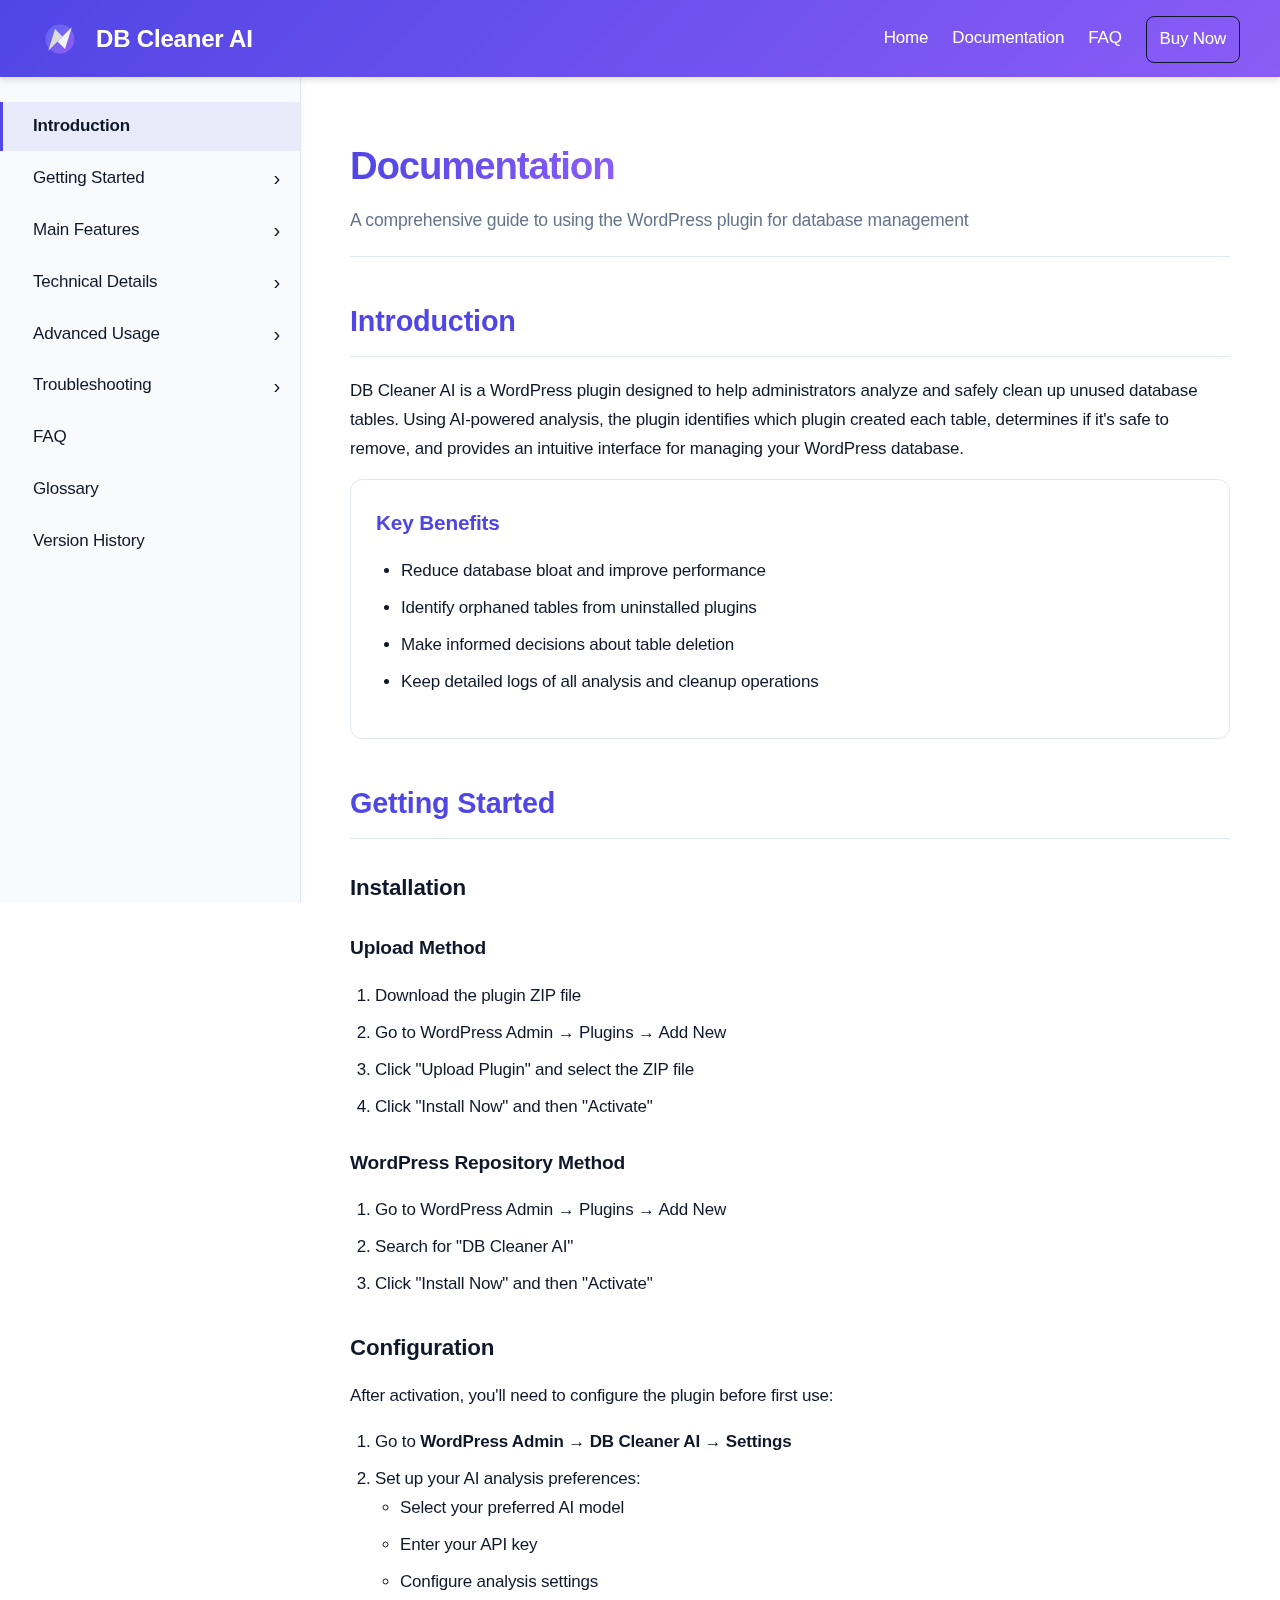
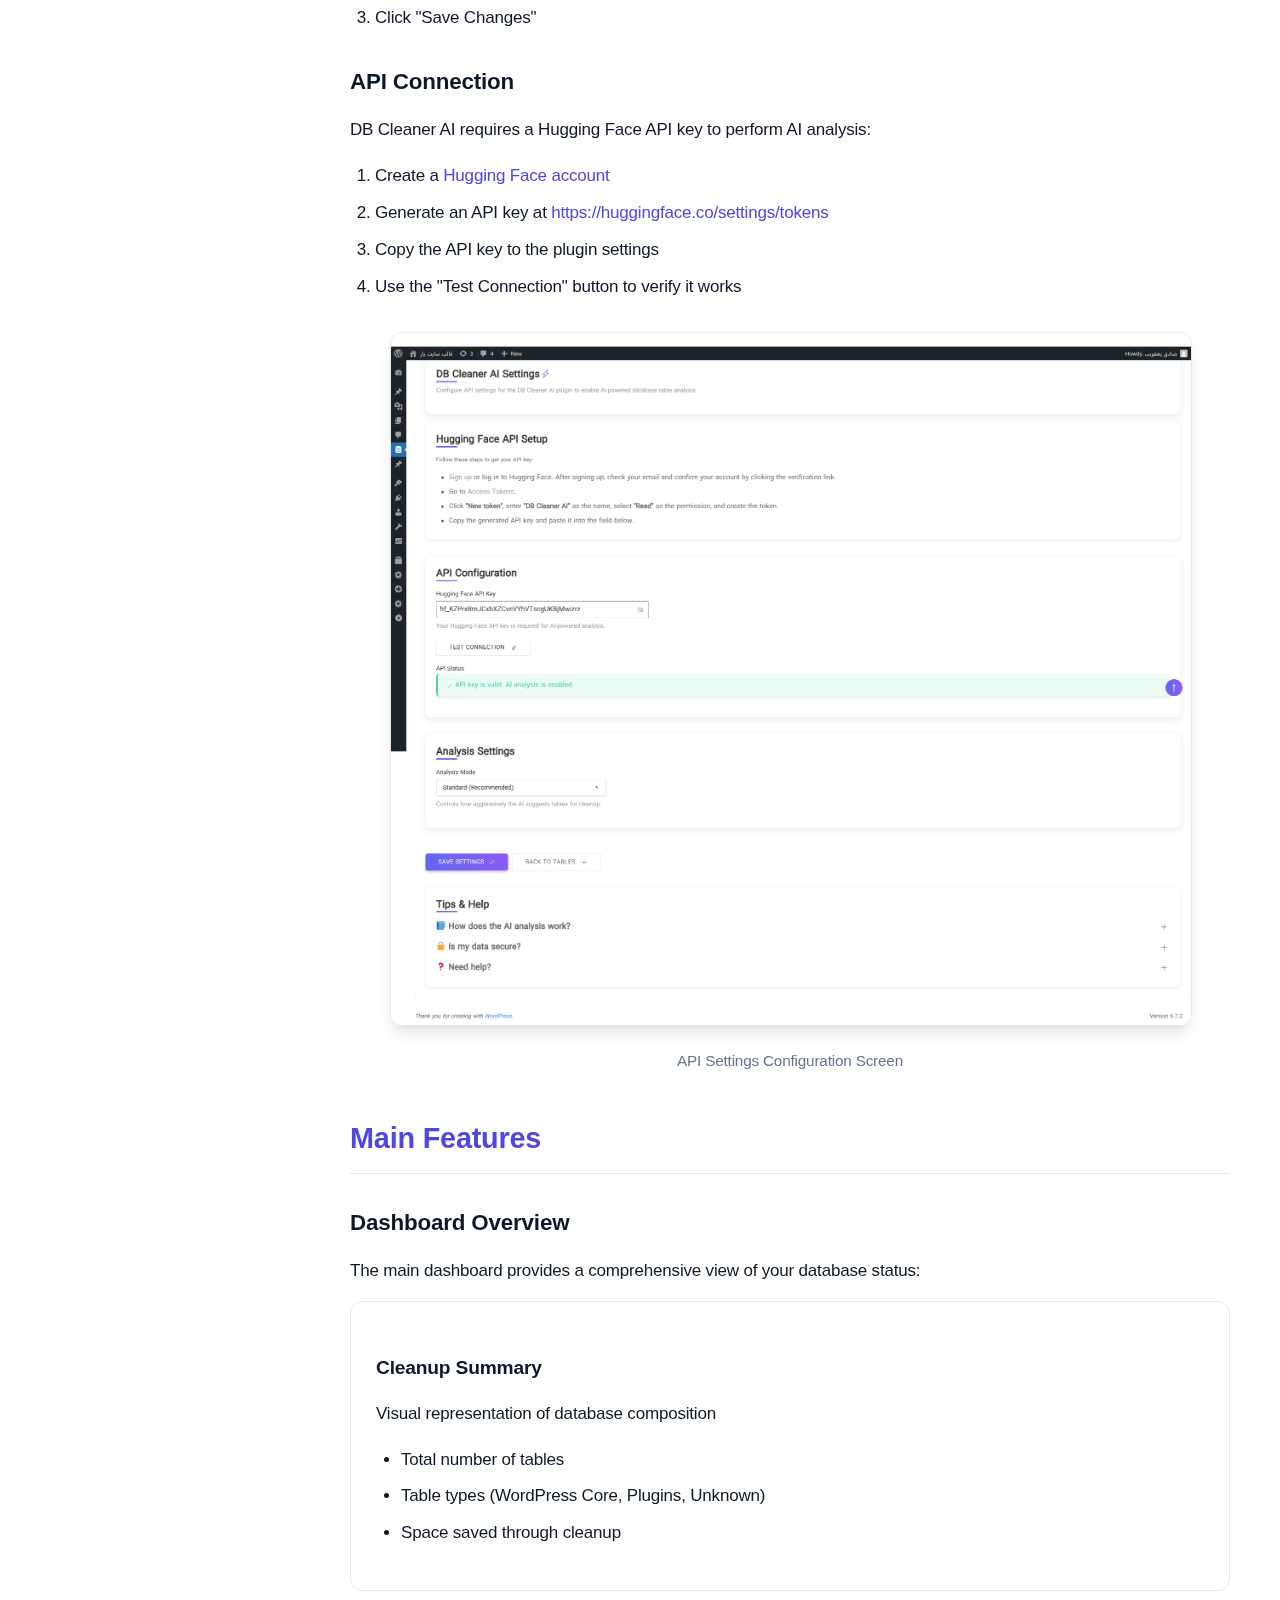
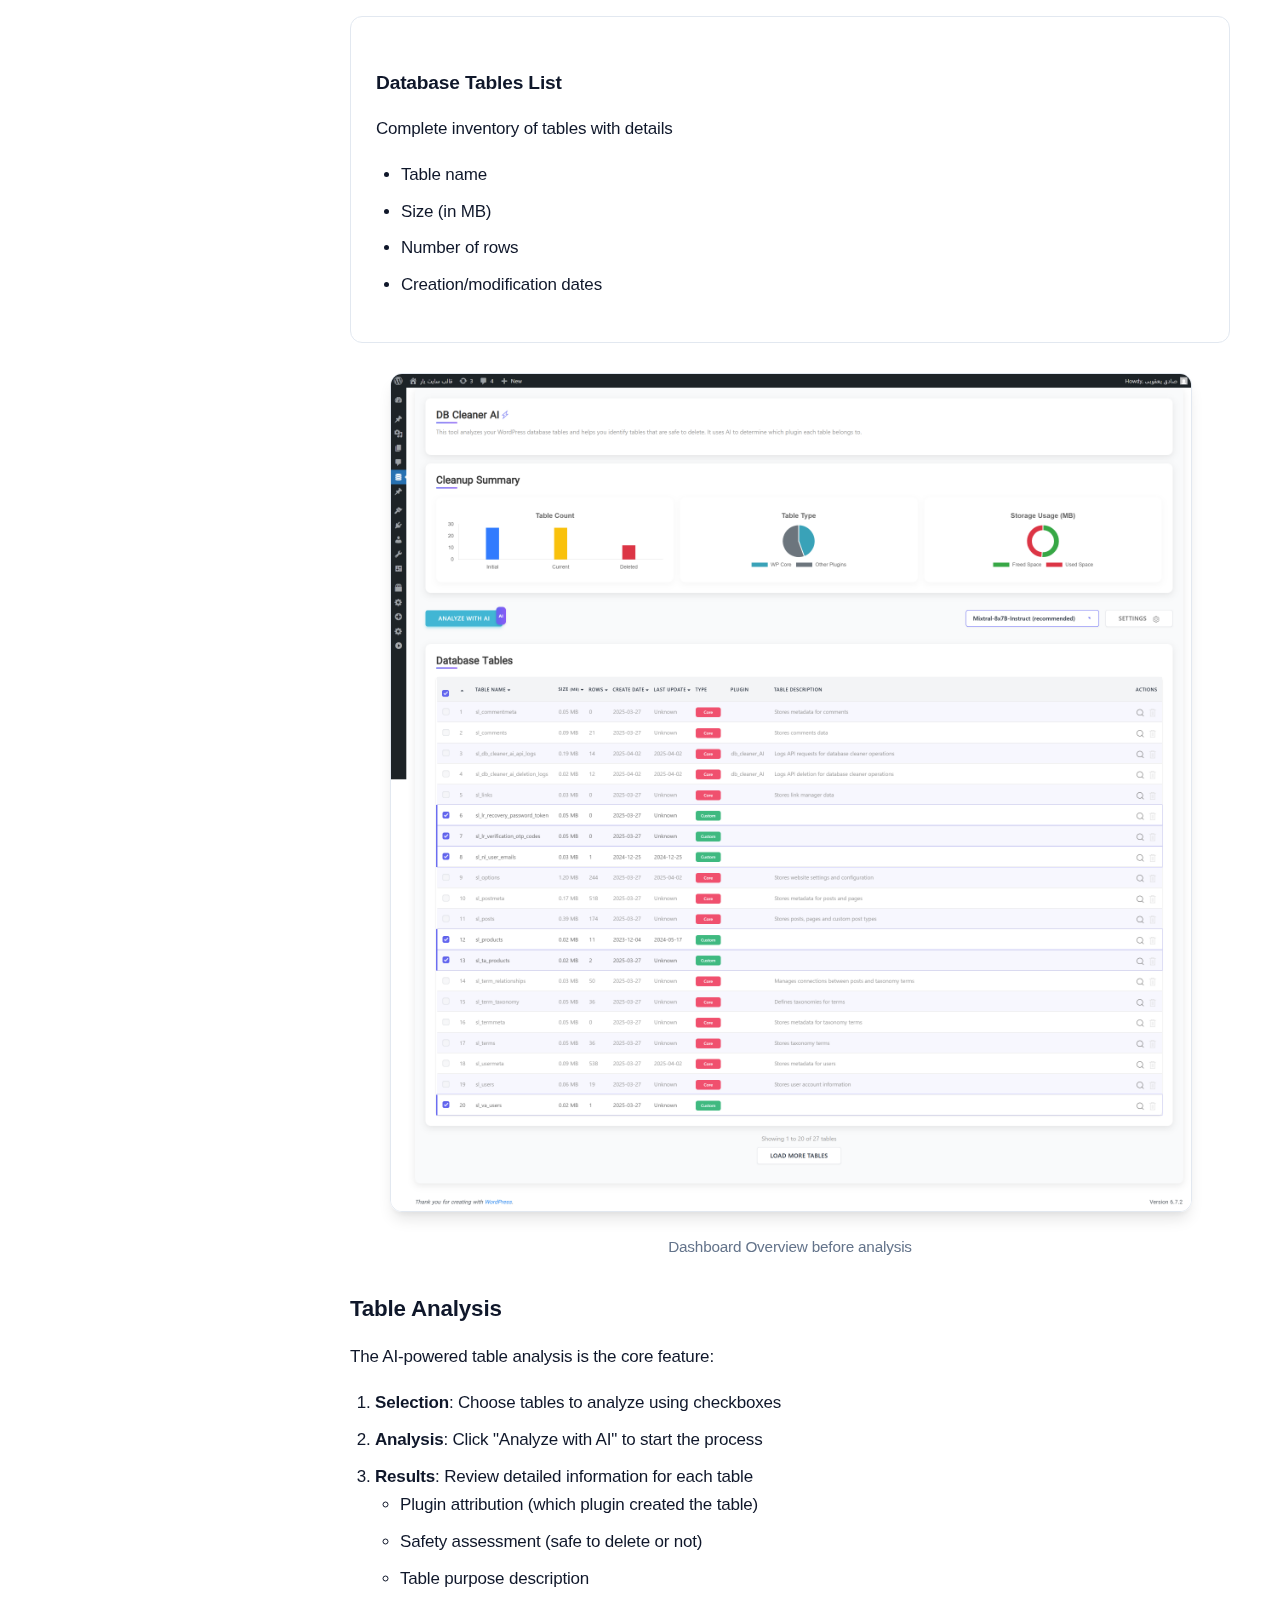
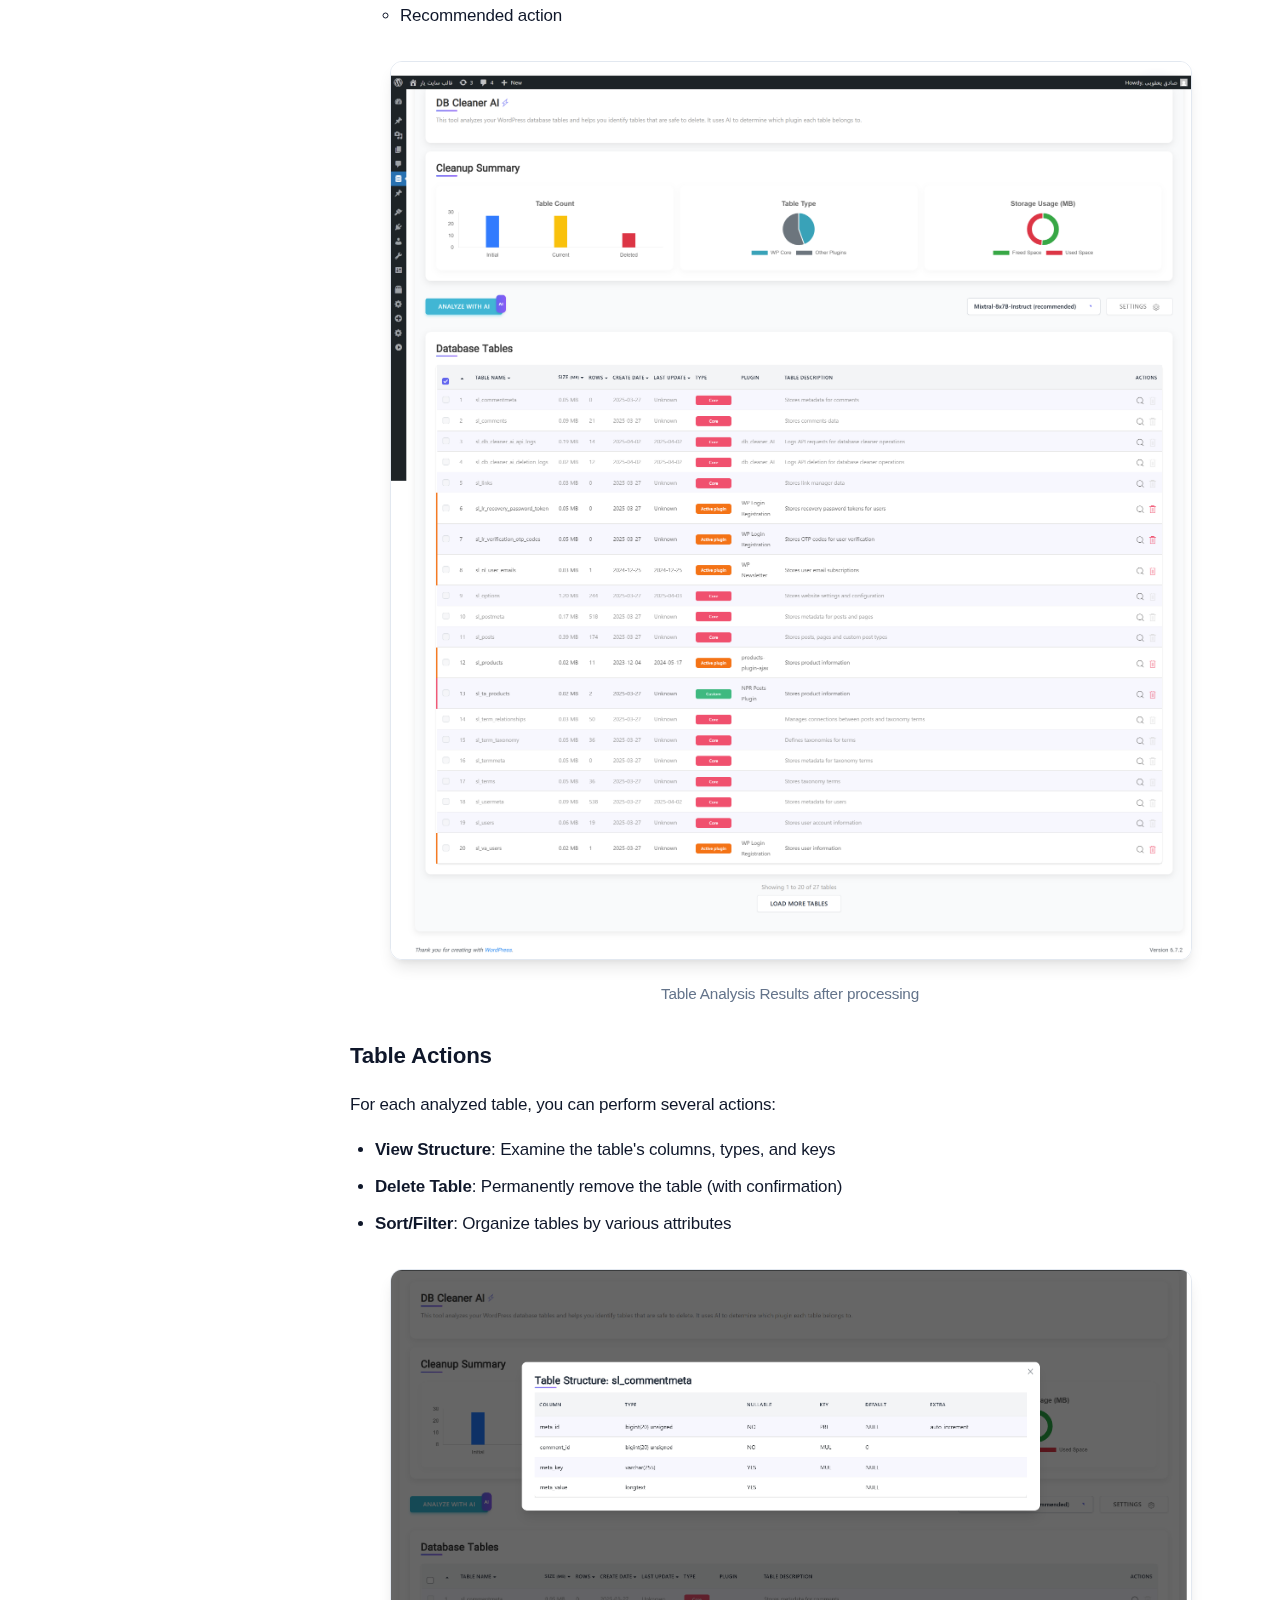
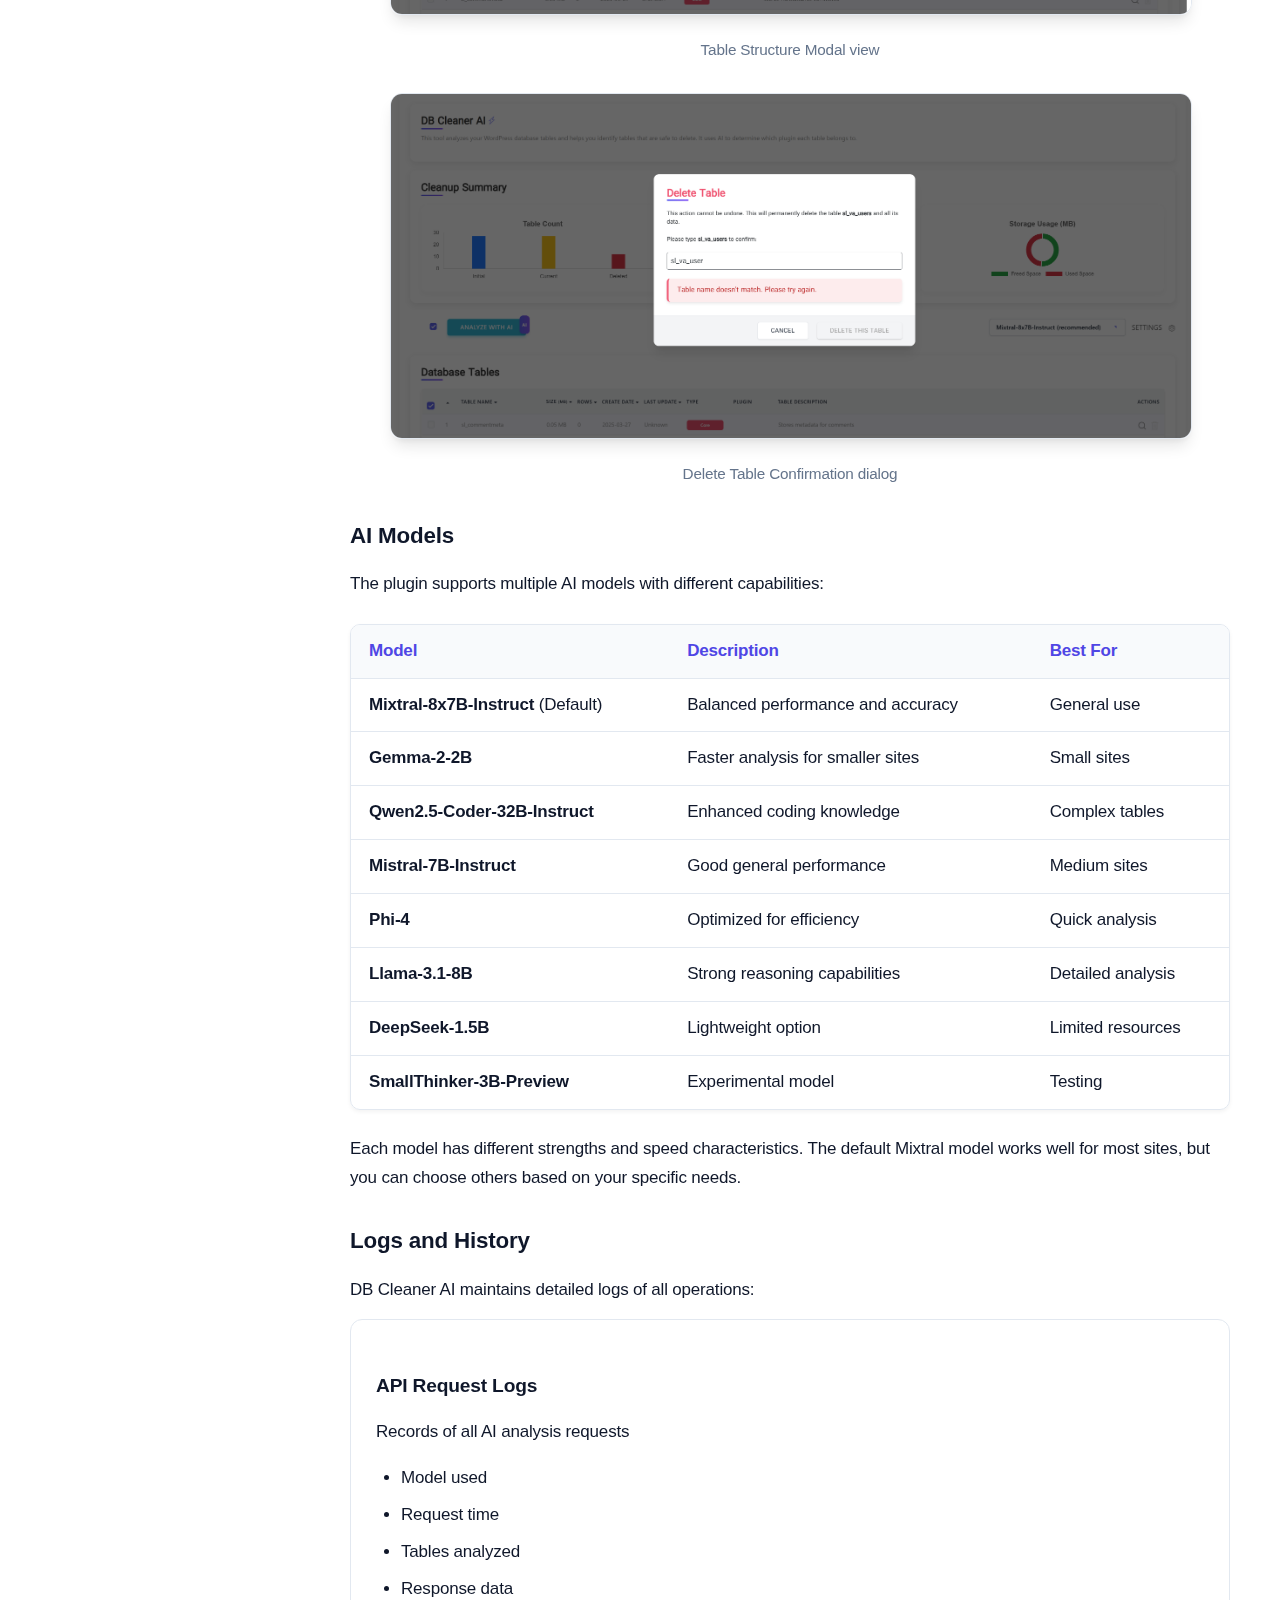
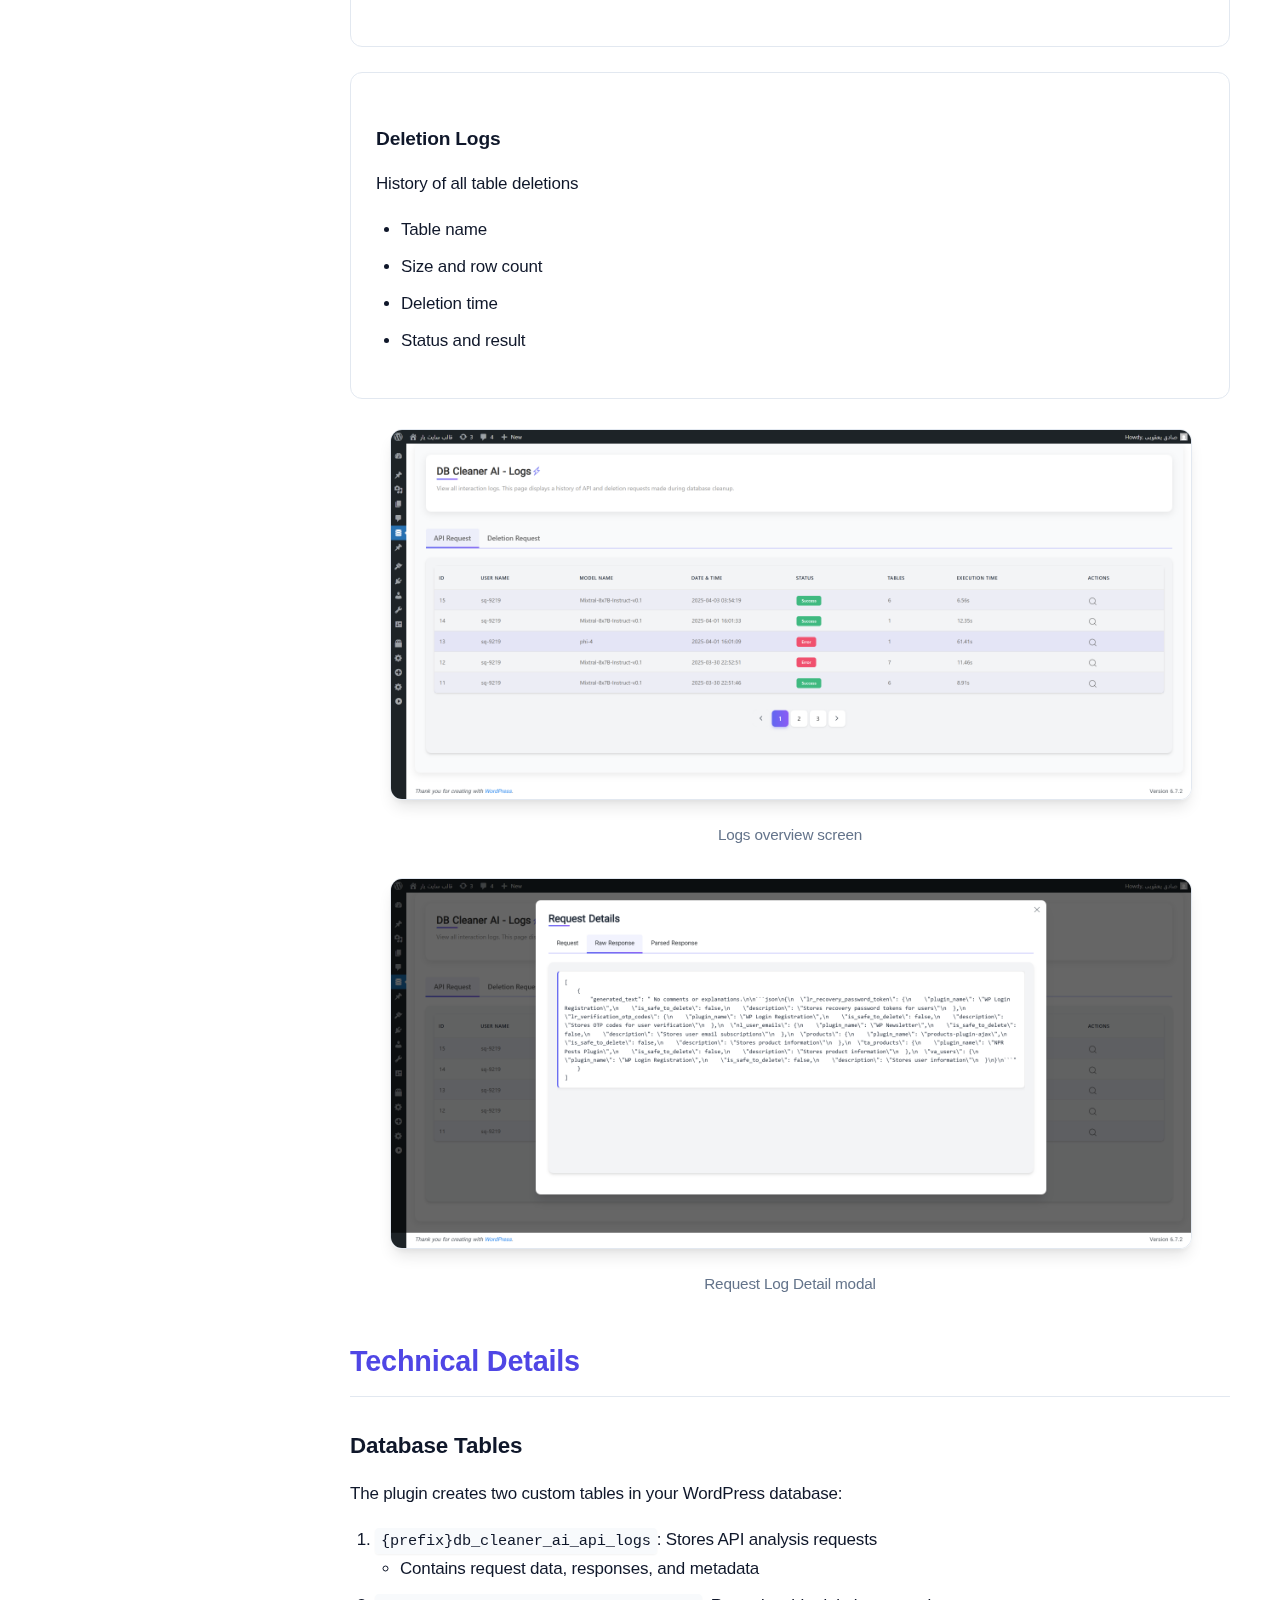
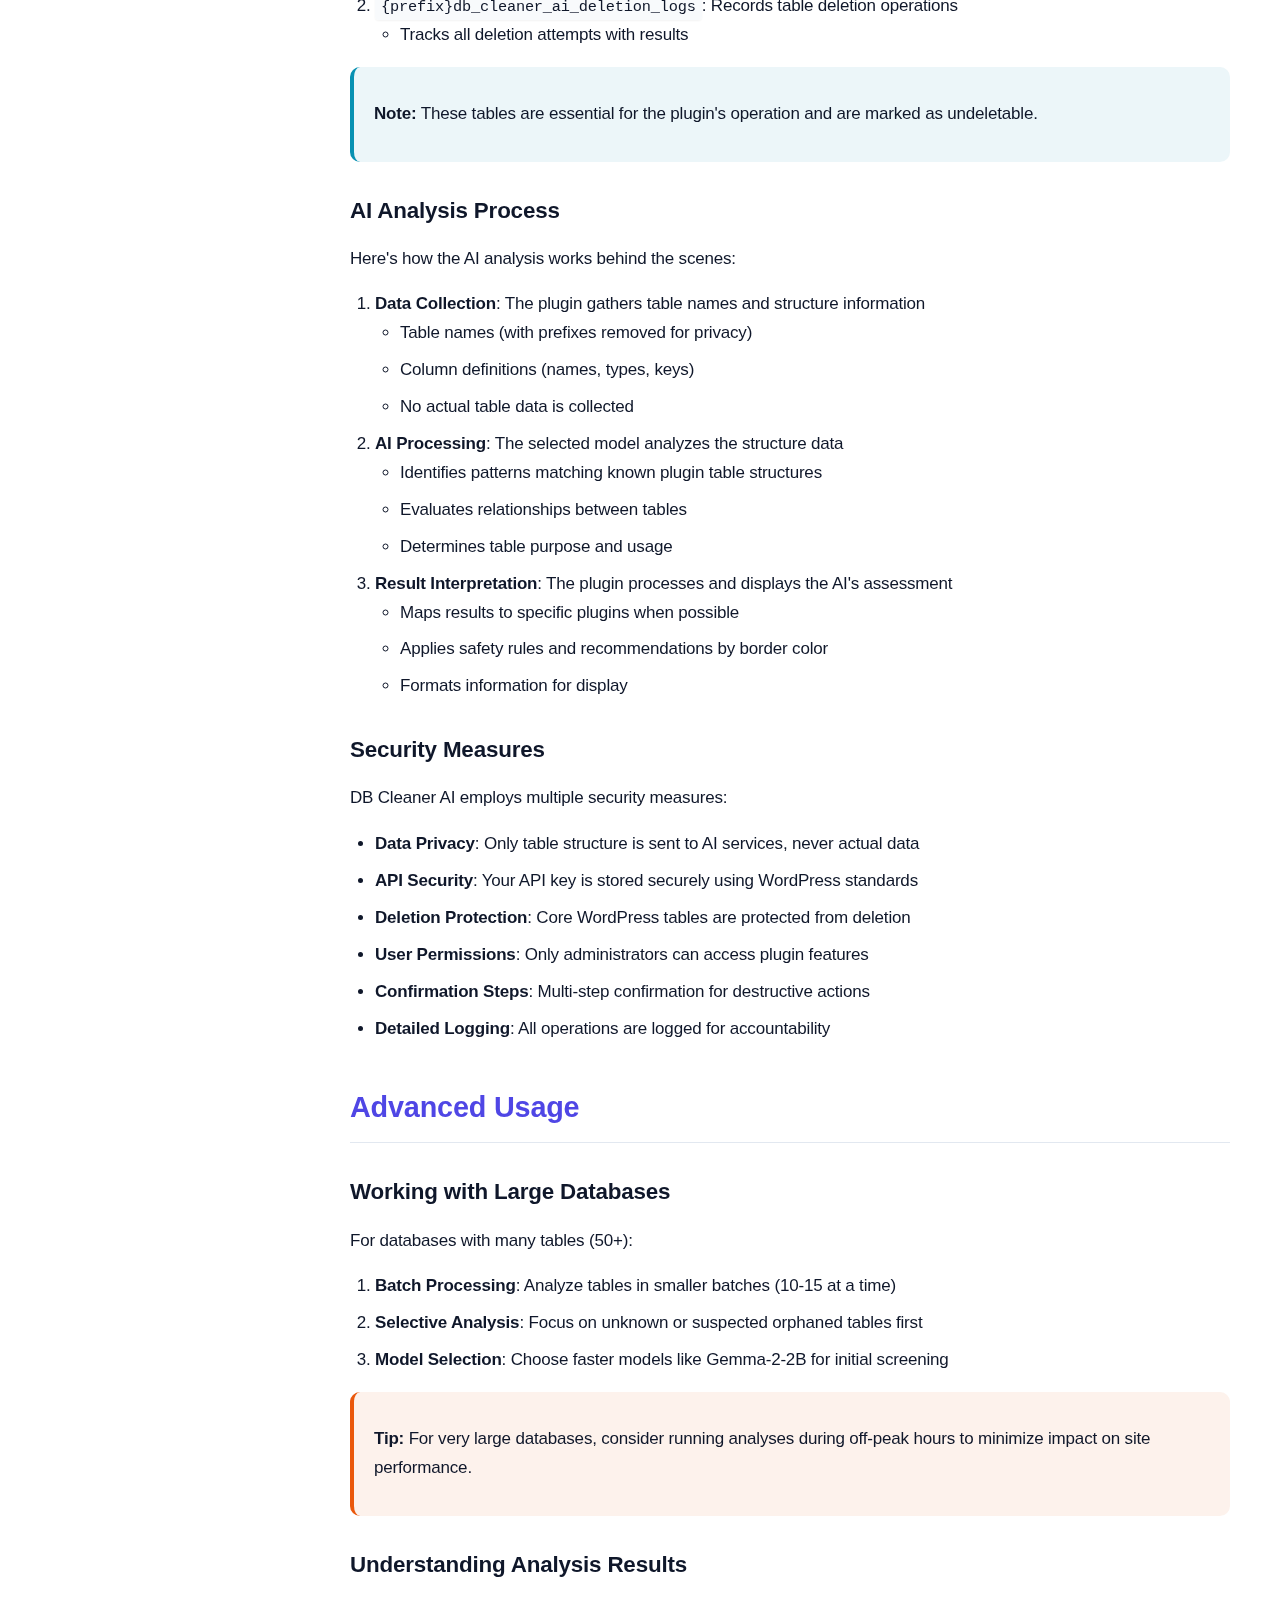
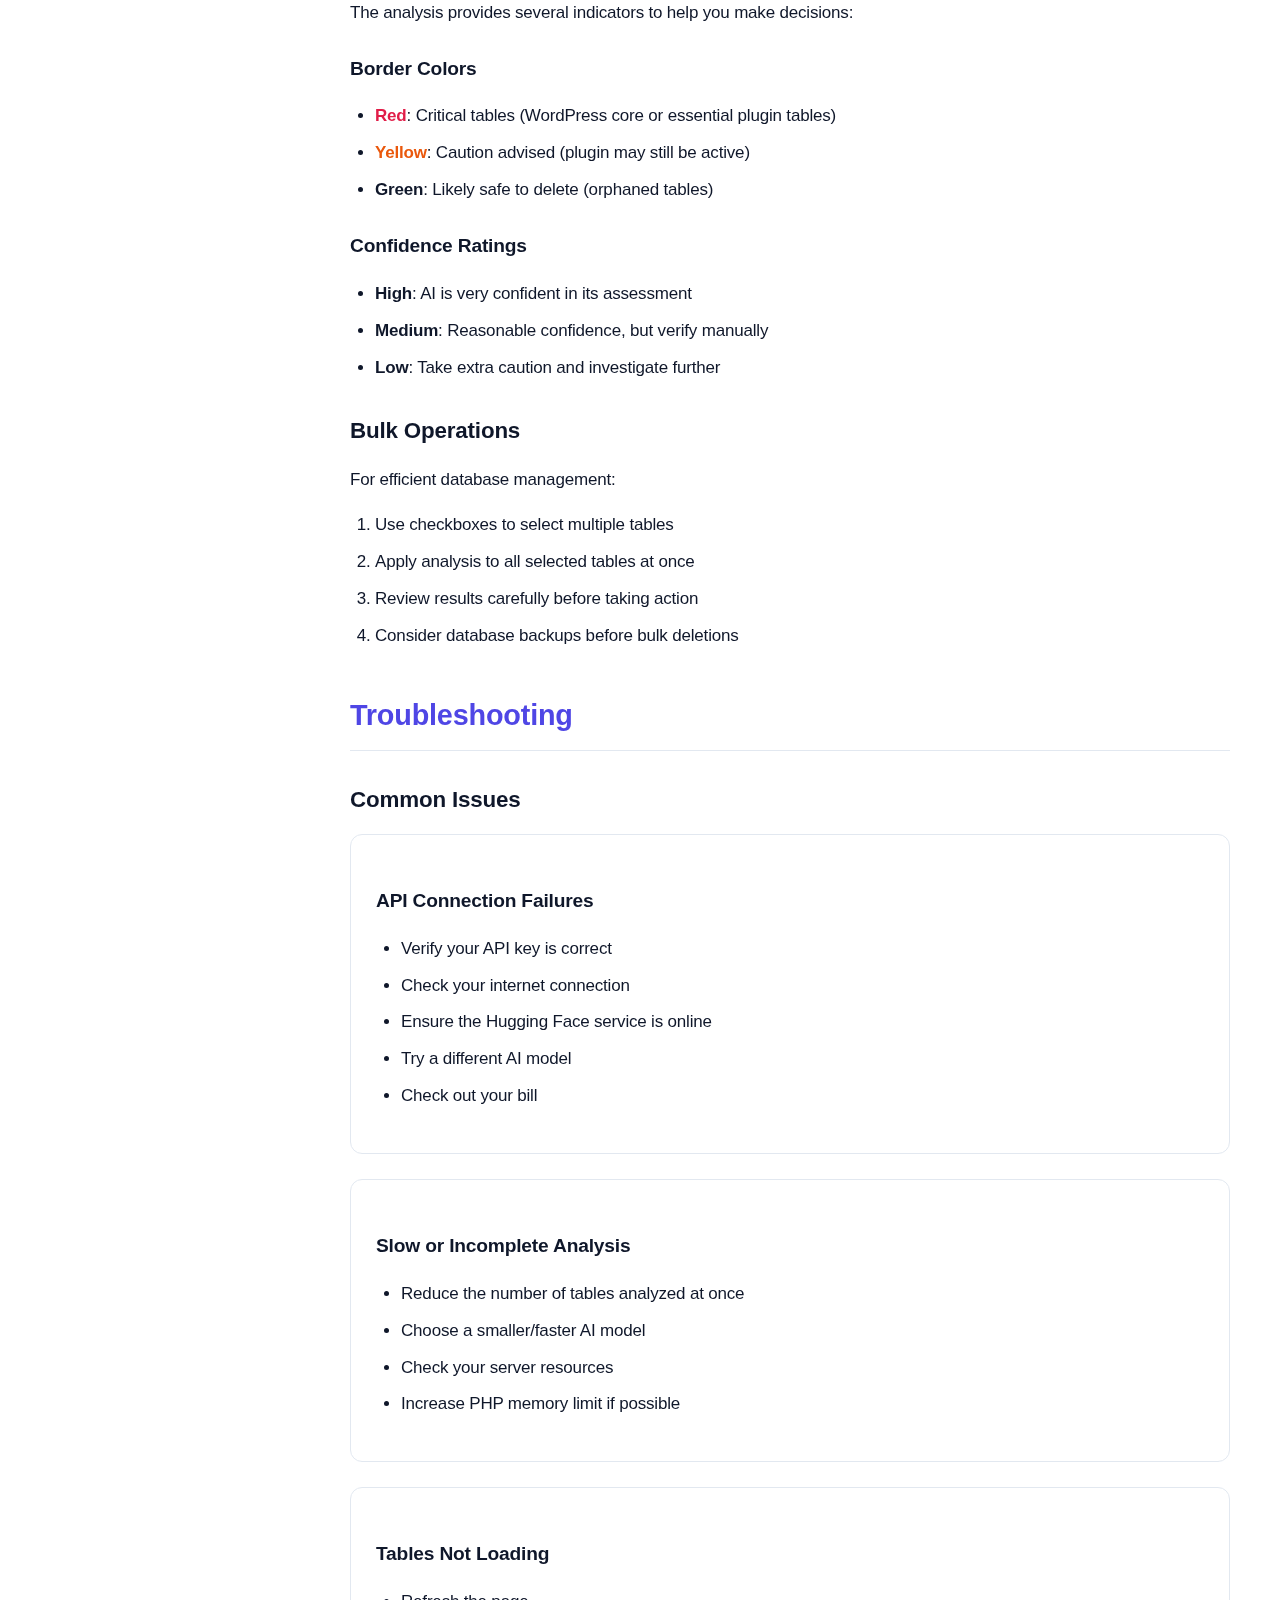
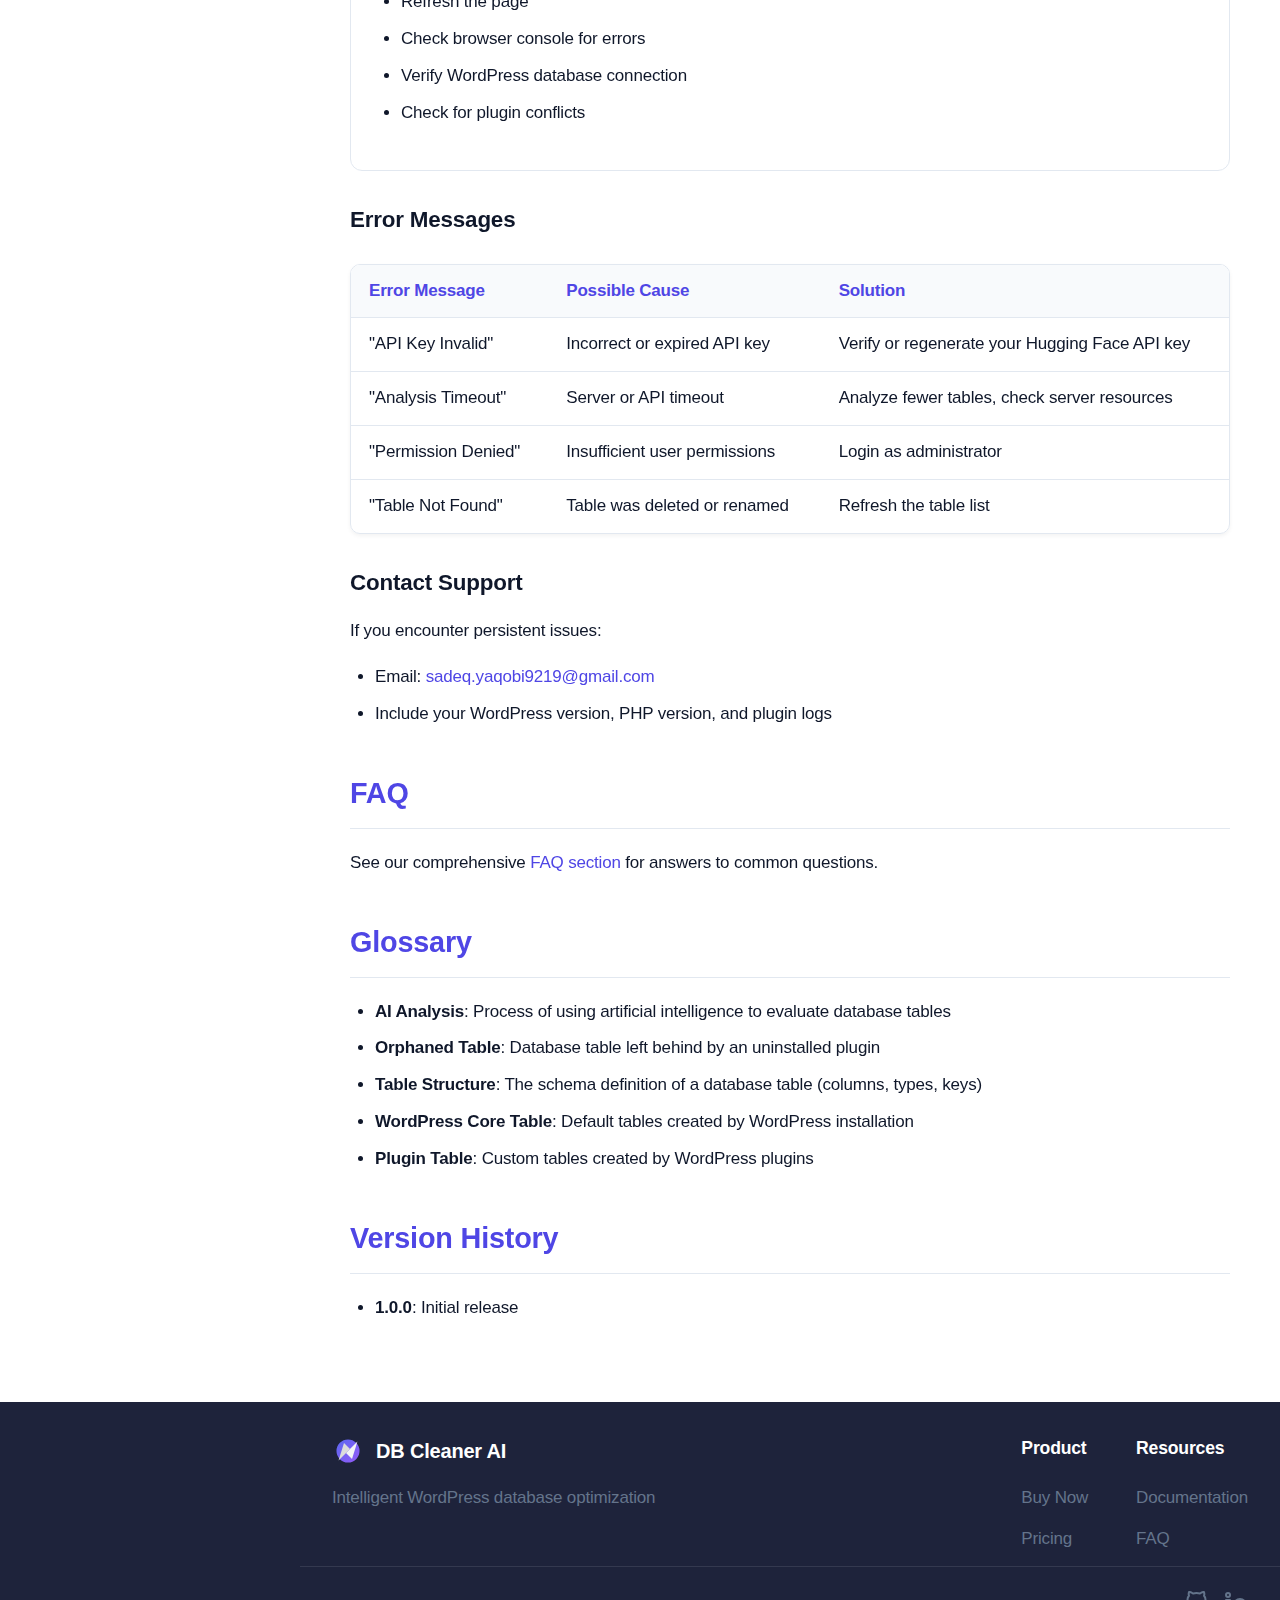
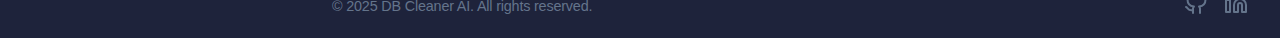
==== documentation.html @ 85ebd3a4 "update file addresses to relative path to handle both local and github directories" ====
<!DOCTYPE html>
<html lang="en">
  <head>
    <meta charset="UTF-8" />
    <meta name="viewport" content="width=device-width, initial-scale=1.0" />
    <title>DB Cleaner AI Documentation</title>
    <!-- UIkit CSS -->
    <link rel="stylesheet" href="./assets/css/style.css" />
    <!-- Custom styles -->
  </head>
  <body>
    <!-- Header Section -->
    <header class="ai-main-header">
      <div class="ai-header-container">
        <a href="index.html" class="ai-header-logo">
          <img src="./assets/img/logo.svg" alt="DB Cleaner AI Logo" />
          <span class="ai-header-logo-text">DB Cleaner AI</span>
        </a>
        <nav class="ai-header-nav">
          <a href="index.html">Home</a>
          <a href="documentation.html" class="active">Documentation</a>
          <a href="faq.html">FAQ</a>
          <a href="#" class="ai-buy-btn">Buy Now</a>
        </nav>
      </div>
    </header>
    <button class="ai-mobile-nav-toggle" id="navToggle">
      <img src="assets/img/menu.svg" alt="menu icon" />
    </button>

    <aside class="ai-sidebar" id="sidebar">
      <nav class="ai-nav">
        <ul>
          <li><a href="#introduction" class="active">Introduction</a></li>
          <li class="has-children">
            <a href="#getting-started">Getting Started</a>
            <ul>
              <li><a href="#installation">Installation</a></li>
              <li><a href="#configuration">Configuration</a></li>
              <li><a href="#api-connection">API Connection</a></li>
            </ul>
          </li>
          <li class="has-children">
            <a href="#main-features">Main Features</a>
            <ul>
              <li><a href="#dashboard-overview">Dashboard Overview</a></li>
              <li><a href="#table-analysis">Table Analysis</a></li>
              <li><a href="#table-actions">Table Actions</a></li>
              <li><a href="#ai-models">AI Models</a></li>
              <li><a href="#logs-and-history">Logs and History</a></li>
            </ul>
          </li>
          <li class="has-children">
            <a href="#technical-details">Technical Details</a>
            <ul>
              <li><a href="#database-tables">Database Tables</a></li>
              <li><a href="#ai-analysis-process">AI Analysis Process</a></li>
              <li><a href="#security-measures">Security Measures</a></li>
            </ul>
          </li>
          <li class="has-children">
            <a href="#advanced-usage">Advanced Usage</a>
            <ul>
              <li>
                <a href="#working-with-large-databases"
                  >Working with Large Databases</a
                >
              </li>
              <li>
                <a href="#understanding-analysis-results"
                  >Understanding Analysis Results</a
                >
              </li>
              <li><a href="#bulk-operations">Bulk Operations</a></li>
            </ul>
          </li>
          <li class="has-children">
            <a href="#troubleshooting">Troubleshooting</a>
            <ul>
              <li><a href="#common-issues">Common Issues</a></li>
              <li><a href="#error-messages">Error Messages</a></li>
              <li><a href="#contact-support">Contact Support</a></li>
            </ul>
          </li>
          <li><a href="#faq">FAQ</a></li>
          <li><a href="#glossary">Glossary</a></li>
          <li><a href="#version-history">Version History</a></li>
        </ul>
      </nav>
    </aside>
    <main class="ai-content">
      <header class="ai-header">
        <h1>Documentation</h1>
        <p>
          A comprehensive guide to using the WordPress plugin for database
          management
        </p>
      </header>

      <section>
        <h2 id="introduction">Introduction</h2>

        <p>
          DB Cleaner AI is a WordPress plugin designed to help administrators
          analyze and safely clean up unused database tables. Using AI-powered
          analysis, the plugin identifies which plugin created each table,
          determines if it's safe to remove, and provides an intuitive interface
          for managing your WordPress database.
        </p>

        <div class="ai-feature-card">
          <h3>Key Benefits</h3>
          <ul>
            <li>Reduce database bloat and improve performance</li>
            <li>Identify orphaned tables from uninstalled plugins</li>
            <li>Make informed decisions about table deletion</li>
            <li>Keep detailed logs of all analysis and cleanup operations</li>
          </ul>
        </div>
      </section>

      <section id="getting-started">
        <h2>Getting Started</h2>

        <div id="installation">
          <h3>Installation</h3>

          <h4>Upload Method</h4>
          <ol>
            <li>Download the plugin ZIP file</li>
            <li>Go to WordPress Admin → Plugins → Add New</li>
            <li>Click "Upload Plugin" and select the ZIP file</li>
            <li>Click "Install Now" and then "Activate"</li>
          </ol>

          <h4>WordPress Repository Method</h4>
          <ol>
            <li>Go to WordPress Admin → Plugins → Add New</li>
            <li>Search for "DB Cleaner AI"</li>
            <li>Click "Install Now" and then "Activate"</li>
          </ol>
        </div>

        <div id="configuration">
          <h3>Configuration</h3>
          <p>
            After activation, you'll need to configure the plugin before first
            use:
          </p>

          <ol>
            <li>
              Go to <strong>WordPress Admin → DB Cleaner AI → Settings</strong>
            </li>
            <li>
              Set up your AI analysis preferences:
              <ul>
                <li>Select your preferred AI model</li>
                <li>Enter your API key</li>
                <li>Configure analysis settings</li>
              </ul>
            </li>
            <li>Click "Save Changes"</li>
          </ol>
        </div>

        <div id="api-connection">
          <h3>API Connection</h3>
          <p>
            DB Cleaner AI requires a Hugging Face API key to perform AI
            analysis:
          </p>

          <ol>
            <li>
              Create a
              <a href="https://huggingface.co/join" target="_blank"
                >Hugging Face account</a
              >
            </li>
            <li>
              Generate an API key at
              <a href="https://huggingface.co/settings/tokens" target="_blank"
                >https://huggingface.co/settings/tokens</a
              >
            </li>
            <li>Copy the API key to the plugin settings</li>
            <li>Use the "Test Connection" button to verify it works</li>
          </ol>

          <div class="ai-img-container">
            <figure>
              <img
                src="./assets/img/settings.png"
                alt="API Settings Configuration"
              />
              <figcaption>API Settings Configuration Screen</figcaption>
            </figure>
          </div>
        </div>
      </section>

      <section id="main-features">
        <h2>Main Features</h2>

        <div id="dashboard-overview">
          <h3>Dashboard Overview</h3>
          <p>
            The main dashboard provides a comprehensive view of your database
            status:
          </p>

          <div class="ai-feature-card">
            <h4>Cleanup Summary</h4>
            <p>Visual representation of database composition</p>
            <ul>
              <li>Total number of tables</li>
              <li>Table types (WordPress Core, Plugins, Unknown)</li>
              <li>Space saved through cleanup</li>
            </ul>
          </div>

          <div class="ai-feature-card">
            <h4>Database Tables List</h4>
            <p>Complete inventory of tables with details</p>
            <ul>
              <li>Table name</li>
              <li>Size (in MB)</li>
              <li>Number of rows</li>
              <li>Creation/modification dates</li>
            </ul>
          </div>

          <div class="ai-img-container">
            <figure>
              <img
                src="./assets/img/before-anlysis.png"
                alt="Dashboard Overview"
              />
              <figcaption>Dashboard Overview before analysis</figcaption>
            </figure>
          </div>
        </div>

        <div id="table-analysis">
          <h3>Table Analysis</h3>
          <p>The AI-powered table analysis is the core feature:</p>

          <ol>
            <li>
              <strong>Selection</strong>: Choose tables to analyze using
              checkboxes
            </li>
            <li>
              <strong>Analysis</strong>: Click "Analyze with AI" to start the
              process
            </li>
            <li>
              <strong>Results</strong>: Review detailed information for each
              table
              <ul>
                <li>Plugin attribution (which plugin created the table)</li>
                <li>Safety assessment (safe to delete or not)</li>
                <li>Table purpose description</li>
                <li>Recommended action</li>
              </ul>
            </li>
          </ol>

          <div class="ai-img-container">
            <figure>
              <img
                src="./assets/img/after-anlysis.png"
                alt="Table Analysis Results"
              />
              <figcaption>Table Analysis Results after processing</figcaption>
            </figure>
          </div>
        </div>

        <div id="table-actions">
          <h3>Table Actions</h3>
          <p>For each analyzed table, you can perform several actions:</p>

          <ul>
            <li>
              <strong>View Structure</strong>: Examine the table's columns,
              types, and keys
            </li>
            <li>
              <strong>Delete Table</strong>: Permanently remove the table (with
              confirmation)
            </li>
            <li>
              <strong>Sort/Filter</strong>: Organize tables by various
              attributes
            </li>
          </ul>

          <div class="ai-img-container">
            <figure>
              <img
                src="./assets/img/table-structure-modal.png"
                alt="Table Structure Modal"
              />
              <figcaption>Table Structure Modal view</figcaption>
            </figure>
          </div>

          <div class="ai-img-container">
            <figure>
              <img
                src="./assets/img/delete-table-confirmation.png"
                alt="Delete Confirmation"
              />
              <figcaption>Delete Table Confirmation dialog</figcaption>
            </figure>
          </div>
        </div>

        <div id="ai-models">
          <h3>AI Models</h3>
          <p>
            The plugin supports multiple AI models with different capabilities:
          </p>

          <table>
            <thead>
              <tr>
                <th>Model</th>
                <th>Description</th>
                <th>Best For</th>
              </tr>
            </thead>
            <tbody>
              <tr>
                <td><strong>Mixtral-8x7B-Instruct</strong> (Default)</td>
                <td>Balanced performance and accuracy</td>
                <td>General use</td>
              </tr>
              <tr>
                <td><strong>Gemma-2-2B</strong></td>
                <td>Faster analysis for smaller sites</td>
                <td>Small sites</td>
              </tr>
              <tr>
                <td><strong>Qwen2.5-Coder-32B-Instruct</strong></td>
                <td>Enhanced coding knowledge</td>
                <td>Complex tables</td>
              </tr>
              <tr>
                <td><strong>Mistral-7B-Instruct</strong></td>
                <td>Good general performance</td>
                <td>Medium sites</td>
              </tr>
              <tr>
                <td><strong>Phi-4</strong></td>
                <td>Optimized for efficiency</td>
                <td>Quick analysis</td>
              </tr>
              <tr>
                <td><strong>Llama-3.1-8B</strong></td>
                <td>Strong reasoning capabilities</td>
                <td>Detailed analysis</td>
              </tr>
              <tr>
                <td><strong>DeepSeek-1.5B</strong></td>
                <td>Lightweight option</td>
                <td>Limited resources</td>
              </tr>
              <tr>
                <td><strong>SmallThinker-3B-Preview</strong></td>
                <td>Experimental model</td>
                <td>Testing</td>
              </tr>
            </tbody>
          </table>

          <p>
            Each model has different strengths and speed characteristics. The
            default Mixtral model works well for most sites, but you can choose
            others based on your specific needs.
          </p>
        </div>

        <div id="logs-and-history">
          <h3>Logs and History</h3>
          <p>DB Cleaner AI maintains detailed logs of all operations:</p>

          <div class="ai-feature-card">
            <h4>API Request Logs</h4>
            <p>Records of all AI analysis requests</p>
            <ul>
              <li>Model used</li>
              <li>Request time</li>
              <li>Tables analyzed</li>
              <li>Response data</li>
            </ul>
          </div>

          <div class="ai-feature-card">
            <h4>Deletion Logs</h4>
            <p>History of all table deletions</p>
            <ul>
              <li>Table name</li>
              <li>Size and row count</li>
              <li>Deletion time</li>
              <li>Status and result</li>
            </ul>
          </div>

          <div class="ai-img-container">
            <figure>
              <img src="./assets/img/logs.png" alt="Logs View" />
              <figcaption>Logs overview screen</figcaption>
            </figure>
          </div>

          <div class="ai-img-container">
            <figure>
              <img
                src="./assets/img/logs-request-modal.png"
                alt="Request Log Detail"
              />
              <figcaption>Request Log Detail modal</figcaption>
            </figure>
          </div>
        </div>
      </section>

      <section id="technical-details">
        <h2>Technical Details</h2>

        <div id="database-tables">
          <h3>Database Tables</h3>
          <p>
            The plugin creates two custom tables in your WordPress database:
          </p>

          <ol>
            <li>
              <code>{prefix}db_cleaner_ai_api_logs</code>: Stores API analysis
              requests
              <ul>
                <li>Contains request data, responses, and metadata</li>
              </ul>
            </li>
            <li>
              <code>{prefix}db_cleaner_ai_deletion_logs</code>: Records table
              deletion operations
              <ul>
                <li>Tracks all deletion attempts with results</li>
              </ul>
            </li>
          </ol>

          <div class="ai-alert ai-alert-info">
            <p>
              <strong>Note:</strong> These tables are essential for the plugin's
              operation and are marked as undeletable.
            </p>
          </div>
        </div>

        <div id="ai-analysis-process">
          <h3>AI Analysis Process</h3>
          <p>Here's how the AI analysis works behind the scenes:</p>

          <ol>
            <li>
              <strong>Data Collection</strong>: The plugin gathers table names
              and structure information
              <ul>
                <li>Table names (with prefixes removed for privacy)</li>
                <li>Column definitions (names, types, keys)</li>
                <li>No actual table data is collected</li>
              </ul>
            </li>
            <li>
              <strong>AI Processing</strong>: The selected model analyzes the
              structure data
              <ul>
                <li>
                  Identifies patterns matching known plugin table structures
                </li>
                <li>Evaluates relationships between tables</li>
                <li>Determines table purpose and usage</li>
              </ul>
            </li>
            <li>
              <strong>Result Interpretation</strong>: The plugin processes and
              displays the AI's assessment
              <ul>
                <li>Maps results to specific plugins when possible</li>
                <li>
                  Applies safety rules and recommendations by border color
                </li>
                <li>Formats information for display</li>
              </ul>
            </li>
          </ol>
        </div>

        <div id="security-measures">
          <h3>Security Measures</h3>
          <p>DB Cleaner AI employs multiple security measures:</p>

          <ul>
            <li>
              <strong>Data Privacy</strong>: Only table structure is sent to AI
              services, never actual data
            </li>
            <li>
              <strong>API Security</strong>: Your API key is stored securely
              using WordPress standards
            </li>
            <li>
              <strong>Deletion Protection</strong>: Core WordPress tables are
              protected from deletion
            </li>
            <li>
              <strong>User Permissions</strong>: Only administrators can access
              plugin features
            </li>
            <li>
              <strong>Confirmation Steps</strong>: Multi-step confirmation for
              destructive actions
            </li>
            <li>
              <strong>Detailed Logging</strong>: All operations are logged for
              accountability
            </li>
          </ul>
        </div>
      </section>

      <section id="advanced-usage">
        <h2>Advanced Usage</h2>

        <div id="working-with-large-databases">
          <h3>Working with Large Databases</h3>
          <p>For databases with many tables (50+):</p>

          <ol>
            <li>
              <strong>Batch Processing</strong>: Analyze tables in smaller
              batches (10-15 at a time)
            </li>
            <li>
              <strong>Selective Analysis</strong>: Focus on unknown or suspected
              orphaned tables first
            </li>
            <li>
              <strong>Model Selection</strong>: Choose faster models like
              Gemma-2-2B for initial screening
            </li>
          </ol>

          <div class="ai-alert ai-alert-warning">
            <p>
              <strong>Tip:</strong> For very large databases, consider running
              analyses during off-peak hours to minimize impact on site
              performance.
            </p>
          </div>
        </div>

        <div id="understanding-analysis-results">
          <h3>Understanding Analysis Results</h3>
          <p>
            The analysis provides several indicators to help you make decisions:
          </p>

          <h4>Border Colors</h4>
          <ul>
            <li>
              <span style="color: var(--ai-danger)"><strong>Red</strong></span
              >: Critical tables (WordPress core or essential plugin tables)
            </li>
            <li>
              <span style="color: var(--ai-warning)"
                ><strong>Yellow</strong></span
              >: Caution advised (plugin may still be active)
            </li>
            <li>
              <span style="color: var(--ai-success)"
                ><strong>Green</strong></span
              >: Likely safe to delete (orphaned tables)
            </li>
          </ul>

          <h4>Confidence Ratings</h4>
          <ul>
            <li>
              <strong>High</strong>: AI is very confident in its assessment
            </li>
            <li>
              <strong>Medium</strong>: Reasonable confidence, but verify
              manually
            </li>
            <li>
              <strong>Low</strong>: Take extra caution and investigate further
            </li>
          </ul>
        </div>

        <div id="bulk-operations">
          <h3>Bulk Operations</h3>
          <p>For efficient database management:</p>

          <ol>
            <li>Use checkboxes to select multiple tables</li>
            <li>Apply analysis to all selected tables at once</li>
            <li>Review results carefully before taking action</li>
            <li>Consider database backups before bulk deletions</li>
          </ol>
        </div>
      </section>

      <section id="troubleshooting">
        <h2>Troubleshooting</h2>

        <div id="common-issues">
          <h3>Common Issues</h3>

          <div class="ai-feature-card">
            <h4>API Connection Failures</h4>
            <ul>
              <li>Verify your API key is correct</li>
              <li>Check your internet connection</li>
              <li>Ensure the Hugging Face service is online</li>
              <li>Try a different AI model</li>
              <li>Check out your bill</li>
            </ul>
          </div>

          <div class="ai-feature-card">
            <h4>Slow or Incomplete Analysis</h4>
            <ul>
              <li>Reduce the number of tables analyzed at once</li>
              <li>Choose a smaller/faster AI model</li>
              <li>Check your server resources</li>
              <li>Increase PHP memory limit if possible</li>
            </ul>
          </div>

          <div class="ai-feature-card">
            <h4>Tables Not Loading</h4>
            <ul>
              <li>Refresh the page</li>
              <li>Check browser console for errors</li>
              <li>Verify WordPress database connection</li>
              <li>Check for plugin conflicts</li>
            </ul>
          </div>
        </div>

        <div id="error-messages">
          <h3>Error Messages</h3>
          <table>
            <thead>
              <tr>
                <th>Error Message</th>
                <th>Possible Cause</th>
                <th>Solution</th>
              </tr>
            </thead>
            <tbody>
              <tr>
                <td>"API Key Invalid"</td>
                <td>Incorrect or expired API key</td>
                <td>Verify or regenerate your Hugging Face API key</td>
              </tr>
              <tr>
                <td>"Analysis Timeout"</td>
                <td>Server or API timeout</td>
                <td>Analyze fewer tables, check server resources</td>
              </tr>
              <tr>
                <td>"Permission Denied"</td>
                <td>Insufficient user permissions</td>
                <td>Login as administrator</td>
              </tr>
              <tr>
                <td>"Table Not Found"</td>
                <td>Table was deleted or renamed</td>
                <td>Refresh the table list</td>
              </tr>
            </tbody>
          </table>
        </div>

        <div id="contact-support">
          <h3>Contact Support</h3>
          <p>If you encounter persistent issues:</p>

          <ul>
            <li>
              Email:
              <a href="mailto:sadeq.yaqobi9219@gmail.com"
                >sadeq.yaqobi9219@gmail.com</a
              >
            </li>
            <li>
              Include your WordPress version, PHP version, and plugin logs
            </li>
          </ul>
        </div>
      </section>

      <section id="faq">
        <h2>FAQ</h2>
        <p>
          See our comprehensive <a href="faq.html">FAQ section</a> for answers to
          common questions.
        </p>
      </section>

      <section id="glossary">
        <h2>Glossary</h2>
        <ul>
          <li>
            <strong>AI Analysis</strong>: Process of using artificial
            intelligence to evaluate database tables
          </li>
          <li>
            <strong>Orphaned Table</strong>: Database table left behind by an
            uninstalled plugin
          </li>
          <li>
            <strong>Table Structure</strong>: The schema definition of a
            database table (columns, types, keys)
          </li>
          <li>
            <strong>WordPress Core Table</strong>: Default tables created by
            WordPress installation
          </li>
          <li>
            <strong>Plugin Table</strong>: Custom tables created by WordPress
            plugins
          </li>
        </ul>
      </section>

      <section id="version-history">
        <h2>Version History</h2>
        <ul>
          <li><strong>1.0.0</strong>: Initial release</li>
        </ul>
      </section>
    </main>
    <!-- Footer Section -->
    <footer class="ai-main-footer">
      <div class="ai-footer-container">
        <div class="ai-footer-brand">
          <div class="ai-footer-logo">
            <img src="assets/img/logo.svg" alt="DB Cleaner AI Logo" />
            <span class="ai-footer-logo-text">DB Cleaner AI</span>
          </div>
          <p class="ai-footer-tagline">
            Intelligent WordPress database optimization
          </p>
        </div>

        <div class="ai-footer-links">
          <div class="ai-footer-links-column">
            <h3 style="margin-top: 0;">Product</h3>
            <ul>
              <li><a href="">Buy Now</a></li>
              <li><a href="">Pricing</a></li>
            </ul>
          </div>

          <div class="ai-footer-links-column">
            <h3 style="margin-top: 0;">Resources</h3>
            <ul>
              <li><a href="documentation.html">Documentation</a></li>
              <li><a href="faq.html">FAQ</a></li>
            </ul>
          </div>
        </div>
      </div>

      <div class="ai-footer-bottom">
        <div class="ai-footer-legal">
          <span>&copy; 2025 DB Cleaner AI. All rights reserved.</span>
          <div class="ai-footer-legal-links">
            <a href="https://github.com/sadeq-yaqobi" target="_blank">
              <svg
                xmlns="http://www.w3.org/2000/svg"
                width="24"
                height="24"
                viewBox="0 0 24 24"
                fill="none"
                stroke="#dcdcdc"
                stroke-width="2"
                stroke-linecap="round"
                stroke-linejoin="round"
                class="feather feather-github"
              >
                <path
                  d="M9 19c-5 1.5-5-2.5-7-3m14 6v-3.87a3.37 3.37 0 0 0-.94-2.61c3.14-.35 6.44-1.54 6.44-7A5.44 5.44 0 0 0 20 4.77 5.07 5.07 0 0 0 19.91 1S18.73.65 16 2.48a13.38 13.38 0 0 0-7 0C6.27.65 5.09 1 5.09 1A5.07 5.07 0 0 0 5 4.77a5.44 5.44 0 0 0-1.5 3.78c0 5.42 3.3 6.61 6.44 7A3.37 3.37 0 0 0 9 18.13V22"
                ></path>
              </svg>
            </a>
            <a href="https://linkedin.com/in/sadeq-yaqobi" target="_blank">
              <svg
                xmlns="http://www.w3.org/2000/svg"
                width="24"
                height="24"
                viewBox="0 0 24 24"
                fill="none"
                stroke="#dcdcdc"
                stroke-width="2"
                stroke-linecap="round"
                stroke-linejoin="round"
                class="feather feather-linkedin"
              >
                <path
                  d="M16 8a6 6 0 0 1 6 6v7h-4v-7a2 2 0 0 0-2-2 2 2 0 0 0-2 2v7h-4v-7a6 6 0 0 1 6-6z"
                ></path>
                <rect x="2" y="9" width="4" height="12"></rect>
                <circle cx="4" cy="4" r="2"></circle>
              </svg>
            </a>
          </div>
        </div>
      </div>
    </footer>
    <nav class="ai-header-nav-sticky ai-hidden"> 
      <a href="/">Home</a>
      <a href="/documentation" class="active-sticky">Documentation</a> 
      <a href="/FAQ">FAQ</a>
      <a href="#" class="ai-buy-btn-sticky">Buy Now</a> 
    </nav>

    <!-- jQuery CDN (latest stable version) -->
    <script
      src="https://code.jquery.com/jquery-3.7.1.min.js"
      integrity="sha256-/JqT3SQfawRcv/BIHPThkBvs0OEvtFFmqPF/lYI/Cxo="
      crossorigin="anonymous"
    ></script>
    <script src="./assets/js/main.js"></script>
  </body>
</html>
---- assets/css/style.css ----
:root {
  /* Enhanced color palette with improved contrast and cohesion */
  --ai-primary: #4f46e5; /* Deeper indigo for better contrast */
  --ai-secondary: #8b5cf6; /* Vibrant purple */
  --ai-accent: #0891b2; /* Deeper cyan for better readability */
  --ai-gradient-start: #4f46e5;
  --ai-gradient-end: #8b5cf6;
  #FFCD00
  #FFDA44
  #7ed0ec

  /* More vibrant semantic colors */
  --ai-success: #059669; /* Emerald green - more accessible */
  --ai-warning: #ea580c; /* Deeper orange */
  --ai-danger: #e11d48; /* Rose red - better visibility */

  /* Refined neutrals */
  --ai-light: #f8fafc; /* Lighter background for better contrast */
  --ai-dark: #0f172a; /* Deeper dark for better readability */
  --ai-disabled: #e2e8f0; /* Slightly darker for better visibility */
  --ai-bg-footer:#1e233b;

  /* Additional colors */
  --ai-border: #e2e8f0; /* Border color */
  --ai-hover: rgba(79, 70, 229, 0.08); /* Hover background */
  --ai-text-muted: #64748b; /* Muted text */
  --ai-card-shadow: 0 4px 6px -1px rgba(0, 0, 0, 0.1),
    0 2px 4px -1px rgba(0, 0, 0, 0.06);
}

/* Improved typography */
.ai-hidden{
  display: none;
}

body {
  font-family: "SF Pro Display", -apple-system, BlinkMacSystemFont, "Segoe UI",
    Roboto, Oxygen-Sans, Ubuntu, Cantarell, "Helvetica Neue", sans-serif;
  color: var(--ai-dark);
  background-color: #ffffff;
  line-height: 1.7;
  letter-spacing: -0.011em;
  font-size: 17px;
  overflow-x: hidden;
  margin: 0;
  padding: 0;
}

/* Scrollbar styling */
::-webkit-scrollbar {
  width: 8px;
  height: 8px;
}

::-webkit-scrollbar-track {
  background: var(--ai-light);
}

::-webkit-scrollbar-thumb {
  background: #cbd5e1;
  border-radius: 4px;
}

::-webkit-scrollbar-thumb:hover {
  background: #94a3b8;
}

/* Enhanced sidebar */
.ai-sidebar {
  background-color: var(--ai-light);
  border-right: 1px solid var(--ai-border);
  height: calc(100vh - 45px - 80px);
  position: fixed;
  overflow-y: auto;
  overflow-x: hidden;
  width: 300px;
  padding: 25px 0;
  box-shadow: 2px 0 5px rgba(0, 0, 0, 0.03);
  transition: transform 0.3s ease, box-shadow 0.3s ease;
}
.ai-nav li.has-children > a {
  cursor: pointer;
}

.ai-nav li.has-children > ul {
  max-height: 0;
  overflow: hidden;
  transition: max-height 0.3s ease;
}

.ai-nav li.has-children.expanded > ul {
  max-height: 1000px;
}

.ai-content {
  margin-left: 300px;
  padding: 30px 50px;
  max-width: 1200px;
  min-height: calc(100vh - 150px); /* Adjusted for footer */
  position: relative;
}

/* Improved logo area */
.ai-logo {
  padding: 5px 30px 25px;
  border-bottom: 1px solid var(--ai-border);
  margin-bottom: 25px;
}

.ai-logo h3 {
  background: linear-gradient(
    90deg,
    var(--ai-gradient-start),
    var(--ai-gradient-end)
  );
  -webkit-background-clip: text;
  -webkit-text-fill-color: transparent;
  font-weight: 800; /* Bolder */
  margin: 0;
  font-size: 1.6rem;
  letter-spacing: -0.02em;
}

/* Enhanced navigation */
.ai-nav ul {
  padding: 0;
  list-style: none;
  margin: 0;
}

.ai-nav li {
  margin-bottom: 3px;
  position: relative;
}

.ai-nav li > a {
  display: block;
  padding: 10px 30px;
  color: var(--ai-dark);
  text-decoration: none;
  border-left: 3px solid transparent;
  transition: all 0.2s ease;
  font-weight: 500;
  position: relative;
}

.ai-nav li > a:hover,
.ai-nav li > a.active {
  background-color: var(--ai-hover);
  border-left-color: var(--ai-primary);
}

.ai-nav li > a.active {
  font-weight: 600;
}

.ai-nav li > ul {
  padding-left: 15px;
  font-size: 0.92em;
  max-height: 0;
  overflow: hidden;
  transition: max-height 0.3s ease;
}

.ai-nav li.expanded > ul {
  max-height: 1000px;
}

.ai-nav li > ul > li > a {
  padding: 8px 30px;
}

.ai-nav li.has-children > a:after {
  content: "›";
  position: absolute;
  right: 20px;
  top: 50%;
  transform: translateY(-50%) rotate(0deg);
  transition: transform 0.2s ease;
  font-size: 1.2em;
}

.ai-nav li.has-children.expanded > a:after {
  transform: translateY(-50%) rotate(90deg);
}

/* Improved header */
.ai-header {
  border-bottom: 1px solid var(--ai-border);
  padding-bottom: 20px;
  margin-bottom: 30px;
}

.ai-header h1 {
  font-weight: 800;
  margin-bottom: 8px;
  font-size: 2.4rem;
  background: linear-gradient(
    90deg,
    var(--ai-gradient-start),
    var(--ai-gradient-end)
  );
  -webkit-background-clip: text;
  -webkit-text-fill-color: transparent;
  letter-spacing: -0.03em;
  display: inline-block;
}

.ai-header p {
  color: var(--ai-text-muted);
  margin: 0;
  font-size: 1.1rem;
  max-width: 800px;
}

/* Enhanced code blocks */
code {
  background-color: var(--ai-light);
  padding: 4px 6px;
  border-radius: 4px;
  font-family: "Fira Code", "JetBrains Mono", "SF Mono", Menlo, Monaco, Consolas,
    monospace;
  font-size: 0.9em;
  color: var(--ai-dark);
  box-shadow: 0 1px 2px rgba(0, 0, 0, 0.05);
}

pre {
  background-color: var(--ai-dark);
  color: #f8fafc;
  padding: 20px;
  border-radius: 10px;
  overflow-x: auto;
  box-shadow: var(--ai-card-shadow);
  margin: 20px 0;
  position: relative;
}

pre code {
  background-color: transparent;
  padding: 0;
  color: inherit;
  box-shadow: none;
  font-size: 0.95em;
  line-height: 1.6;
}

pre::before {
  content: attr(data-language);
  position: absolute;
  top: 5px;
  right: 10px;
  font-size: 0.75em;
  color: #94a3b8;
  text-transform: uppercase;
}

/* Enhanced feature cards */
.ai-feature-card {
  border: 1px solid var(--ai-border);
  border-radius: 12px;
  padding: 25px;
  margin-bottom: 25px;
  transition: all 0.25s ease;
  background-color: white;
}

.ai-feature-card:hover {
  box-shadow: 0 10px 15px -3px rgba(0, 0, 0, 0.1),
    0 4px 6px -2px rgba(0, 0, 0, 0.05);
  border-color: var(--ai-primary);
  transform: translateY(-2px);
}

.ai-feature-card h3 {
  font-weight: 700;
  margin-top: 0;
  color: var(--ai-primary);
  font-size: 1.3rem;
  display: flex;
  align-items: center;
  gap: 8px;
}

.ai-feature-card h3 svg {
  width: 20px;
  height: 20px;
}

/* Improved alerts */
.ai-alert {
  padding: 18px 20px;
  border-radius: 10px;
  margin-bottom: 25px;
  display: flex;
  align-items: flex-start;
  gap: 15px;
}

.ai-alert-icon {
  flex-shrink: 0;
}

.ai-alert-content {
  flex: 1;
}

.ai-alert-content > *:first-child {
  margin-top: 0;
}

.ai-alert-content > *:last-child {
  margin-bottom: 0;
}

.ai-alert-info {
  background-color: rgba(8, 145, 178, 0.08);
  border-left: 4px solid var(--ai-accent);
}

.ai-alert-warning {
  background-color: rgba(234, 88, 12, 0.08);
  border-left: 4px solid var(--ai-warning);
}

.ai-alert-success {
  background-color: rgba(5, 150, 105, 0.08);
  border-left: 4px solid var(--ai-success);
}

.ai-alert-danger {
  background-color: rgba(225, 29, 72, 0.08);
  border-left: 4px solid var(--ai-danger);
}

/* Enhanced tables */
table {
  width: 100%;
  border-collapse: separate;
  border-spacing: 0;
  margin: 25px 0;
  border-radius: 10px;
  overflow: hidden;
  box-shadow: 0 2px 4px rgba(0, 0, 0, 0.05);
  border: 1px solid var(--ai-border);
}

table th {
  background-color: var(--ai-light);
  text-align: left;
  font-weight: 600;
  color: var(--ai-primary);
  position: sticky;
  top: 0;
  z-index: 10;
}

table th,
table td {
  padding: 12px 18px;
  border-bottom: 1px solid var(--ai-border);
}

table tr:last-child td {
  border-bottom: none;
}

table tr:hover td {
  background-color: var(--ai-hover);
}

/* Enhanced images */
.ai-img-container {
  margin: 30px 0;
  text-align: center;
}

.ai-img-container img {
  max-width: 100%;
  border-radius: 12px;
  border: 1px solid var(--ai-border);
  box-shadow: 0 10px 15px -3px rgba(0, 0, 0, 0.1),
    0 4px 6px -2px rgba(0, 0, 0, 0.05);
  transition: transform 0.3s ease, box-shadow 0.3s ease;
}

.ai-img-container img:hover {
  transform: scale(1.01);
  box-shadow: 0 20px 25px -5px rgba(0, 0, 0, 0.1),
    0 10px 10px -5px rgba(0, 0, 0, 0.04);
}

.ai-img-container figcaption {
  margin-top: 12px;
  color: var(--ai-text-muted);
  font-size: 0.9em;
}

/* Improved mobile navigation */
.ai-mobile-nav-toggle {
  display: none;
  position: fixed;
  top: 20px;
  right: 20px;
  z-index: 1000;
  background-color: transparent;
  color: white;
  border: none;
  border-radius: 8px;
  padding: 10px 15px;
  cursor: pointer;
  font-weight: 600;
  /* box-shadow: 0 4px 6px -1px rgba(0, 0, 0, 0.1), */
    /* 0 2px 4px -1px rgba(0, 0, 0, 0.06); */
  transition: all 0.2s ease;
}

.ai-mobile-nav-toggle:hover {
  background-color: var(--ai-gradient-end);
  box-shadow: 0 10px 15px -3px rgba(0, 0, 0, 0.1),
    0 4px 6px -2px rgba(0, 0, 0, 0.05);
}

.ai-mobile-nav-toggle span {
  display: inline-block;
  margin-left: 5px;
}

/* Improved mobile responsiveness */
@media (max-width: 960px) {
  .ai-sidebar {
    transform: translateX(-100%);
    transition: transform 0.3s ease;
    /* height: calc(100vh - 45px - 80px - 45px); */
    z-index: 10000;
    width: 280px;
    box-shadow: none;
  }
  .ai-footer-container,.ai-footer-bottom{
    margin: 0 auto!important;
  }
  .ai-sidebar.active {
    transform: translateX(0);
    box-shadow: 0 0 20px rgba(0, 0, 0, 0.2);
  }

  .ai-content {
    margin-left: 0;
    padding: 25px;
    min-height: calc(100vh - 120px);
  }
  
  .ai-main-footer {
    padding: 1.5rem 0 1rem;

  }
  .ai-mobile-nav-toggle {
    display: flex;
    align-items: center;
  }

  .ai-header h1 {
    font-size: 2rem;
  }

  .ai-overlay {
    position: fixed;
    top: 0;
    left: 0;
    right: 0;
    bottom: 0;
    background-color: rgba(0, 0, 0, 0.5);
    z-index: 99;
    opacity: 0;
    visibility: hidden;
    transition: all 0.3s ease;
  }

  .ai-overlay.active {
    opacity: 1;
    visibility: visible;
  }
}

/* Improved back to top button */
.ai-back-to-top {
  position: fixed;
  bottom: 25px;
  right: 25px;
  background-color: var(--ai-primary);
  color: white;
  width: 45px;
  height: 45px;
  border-radius: 50%;
  display: flex;
  align-items: center;
  justify-content: center;
  cursor: pointer;
  opacity: 0;
  visibility: hidden;
  transition: all 0.3s ease;
  box-shadow: 0 4px 6px rgba(0, 0, 0, 0.1);
  border: 2px solid rgba(255, 255, 255, 0.2);
}

.ai-back-to-top:hover {
  background-color: var(--ai-gradient-end);
  transform: translateY(-3px);
  box-shadow: 0 6px 8px rgba(0, 0, 0, 0.15);
}

.ai-back-to-top.visible {
  opacity: 1;
  visibility: visible;
}

.ai-back-to-top svg {
  width: 20px;
  height: 20px;
}



/* Typography enhancements */
h2 {
  font-size: 1.8rem;
  font-weight: 700;
  margin-top: 40px;
  margin-bottom: 20px;
  color: var(--ai-primary);
  border-bottom: 1px solid var(--ai-border);
  padding-bottom: 10px;
}

h3 {
  font-size: 1.4rem;
  font-weight: 600;
  margin-top: 30px;
  margin-bottom: 15px;
  color: var(--ai-dark);
}

h4 {
  font-size: 1.2rem;
  font-weight: 600;
  margin-top: 25px;
  margin-bottom: 12px;
  color: var(--ai-dark);
}

p {
  margin: 15px 0;
}

a {
  color: var(--ai-primary);
  text-decoration: none;
  transition: color 0.2s ease;
}

a:hover {
  color: var(--ai-gradient-end);
  text-decoration: underline;
}

/* List enhancements */
ul,
ol {
  padding-left: 25px;
}

ul li,
ol li {
  margin-bottom: 8px;
}

ul.ai-list-check {
  list-style: none;
  padding-left: 0;
}

ul.ai-list-check li {
  position: relative;
  padding-left: 28px;
  margin-bottom: 10px;
}

ul.ai-list-check li:before {
  content: "✓";
  position: absolute;
  left: 0;
  color: var(--ai-success);
  font-weight: bold;
}

/* Additional components */
.ai-button {
  display: inline-block;
  background-color: var(--ai-primary);
  color: white;
  padding: 10px 18px;
  border-radius: 8px;
  font-weight: 600;
  text-decoration: none;
  transition: all 0.2s ease;
  border: none;
  cursor: pointer;
  box-shadow: 0 4px 6px rgba(0, 0, 0, 0.1);
}

.ai-button:hover {
  background-color: var(--ai-gradient-end);
  transform: translateY(-2px);
  box-shadow: 0 6px 8px rgba(0, 0, 0, 0.15);
  text-decoration: none;
  color: white;
}

.ai-button-outline {
  background-color: transparent;
  color: var(--ai-primary);
  border: 2px solid var(--ai-primary);
}

.ai-button-outline:hover {
  background-color: var(--ai-primary);
  color: white;
}
.ai-buy-btn{
  border: 1px solid var(--ai-dark);
  border-radius: 8px;
  padding: 0.5rem 0.8rem!important;
  transition: all 0.2s ease;
}
.ai-header-nav a.ai-buy-btn:hover{
  background-color: white;
  color:var(--ai-gradient-start);
}
.ai-header-nav a.ai-buy-btn::after{
  content: unset;
}

.ai-tabs {
  border-bottom: 2px solid var(--ai-border);
  display: flex;
  margin-bottom: 20px;
  overflow-x: auto;
}

.ai-tab {
  padding: 12px 20px;
  cursor: pointer;
  border-bottom: 2px solid transparent;
  font-weight: 500;
  white-space: nowrap;
  transition: all 0.2s ease;
  margin-bottom: -2px;
}

.ai-tab:hover {
  color: var(--ai-primary);
}

.ai-tab.active {
  color: var(--ai-primary);
  border-bottom-color: var(--ai-primary);
  font-weight: 600;
}

.ai-tab-content {
  display: none;
}

.ai-tab-content.active {
  display: block;
  animation: fadeIn 0.3s ease;
}

/* Responsive typography */
@media (max-width: 640px) {
  body {
    font-size: 15px;
  }

  .ai-header h1 {
    font-size: 1.8rem;
  }

  h2 {
    font-size: 1.5rem;
  }

  h3 {
    font-size: 1.3rem;
  }

  .ai-feature-card {
    padding: 20px;
  }
}

/* Animations */
@keyframes fadeIn {
  from {
    opacity: 0;
    transform: translateY(10px);
  }
  to {
    opacity: 1;
    transform: translateY(0);
  }
}

/* Dark mode (optional) */
@media (prefers-color-scheme: dark) {
  :root {
    --ai-light: #1e293b; /* Darker background */
    --ai-dark: #dcdcdc; /* Lighter text */
    --ai-border: #334155; /* Darker border */
    --ai-text-muted: #94a3b8; /* Lighter muted text */
    --ai-hover: rgba(79, 70, 229, 0.15); /* Darker hover */
  }

  body {
    background-color: #0f172a;
  }

  .ai-sidebar {
    background-color: #1e293b;
  }

  .ai-feature-card {
    background-color: #1e293b;
  }

  code {
    background-color: #334155;
  }

  table th {
    background-color: #334155;
  }

  .ai-overlay {
    background-color: rgba(0, 0, 0, 0.7);
  }
}

/* Add JS toggle functionality script at the end */
.ai-search {
  margin: 0 25px 20px;
  position: relative;
}

.ai-search input {
  width: 100%;
  padding: 10px 15px;
  border-radius: 8px;
  border: 1px solid var(--ai-border);
  background-color: white;
  font-size: 0.95em;
  padding-left: 35px;
}

.ai-search input:focus {
  outline: none;
  border-color: var(--ai-primary);
  box-shadow: 0 0 0 3px rgba(79, 70, 229, 0.15);
}

.ai-search-icon {
  position: absolute;
  left: 12px;
  top: 50%;
  transform: translateY(-50%);
  color: var(--ai-text-muted);
}

.ai-table-container {
  overflow-x: auto;
  margin: 25px 0;
}

/* Progress bar animations */
.ai-progress {
  height: 8px;
  background-color: var(--ai-light);
  border-radius: 4px;
  overflow: hidden;
  margin: 15px 0;
}

.ai-progress-bar {
  height: 100%;
  background: linear-gradient(
    90deg,
    var(--ai-gradient-start),
    var(--ai-gradient-end)
  );
  border-radius: 4px;
  width: 0;
  transition: width 1s ease;
}

/* Tooltips */
.ai-tooltip {
  position: relative;
  display: inline-block;
  cursor: help;
}

.ai-tooltip:hover::after {
  content: attr(data-tooltip);
  position: absolute;
  bottom: 100%;
  left: 50%;
  transform: translateX(-50%);
  background-color: var(--ai-dark);
  color: white;
  padding: 8px 12px;
  border-radius: 6px;
  font-size: 0.85em;
  white-space: nowrap;
  z-index: 1000;
  box-shadow: 0 4px 6px rgba(0, 0, 0, 0.1);
}

.ai-tooltip:hover::before {
  content: "";
  position: absolute;
  bottom: 100%;
  left: 50%;
  transform: translateX(-50%);
  border-width: 5px;
  border-style: solid;
  border-color: var(--ai-dark) transparent transparent transparent;
  z-index: 1000;
}
/* Header Styles */
.ai-main-header {
  background: linear-gradient(
    135deg,
    var(--ai-gradient-start),
    var(--ai-gradient-end)
  );
  height: 45px;
  color: white;
  padding: 1rem 0;
  position: sticky;
  top: 0;
  z-index: 100;
  box-shadow: 0 4px 6px rgba(0, 0, 0, 0.1);
}

.ai-header-container {
  display: flex;
  justify-content: space-between;
  align-items: center;
  max-width: 1200px;
  margin: 0 auto;
  padding: 0 2rem;
}

.ai-header-logo {
  display: flex;
  align-items: center;
  gap: 1rem;
  text-decoration: none;
}

.ai-header-logo img {
  height: 40px;
}

.ai-header-logo-text {
  font-size: 1.5rem;
  font-weight: 700;
  color: white;
}

.ai-header-nav {
  display: flex;
  gap: 1.5rem;
}

.ai-header-nav a {
  color: white;
  text-decoration: none;
  font-weight: 500;
  padding: 0.5rem 0;
  position: relative;
  transition: all 0.2s ease;
}

.ai-header-nav a:hover {
  opacity: 0.9;
}

.ai-header-nav a::after {
  content: "";
  position: absolute;
  bottom: 0;
  left: 0;
  width: 0;
  height: 2px;
  background-color: white;
  transition: width 0.3s ease;
}

.ai-header-nav a:hover::after {
  width: 100%;
}

 /* Footer Styles */
 .ai-main-footer {
  background-color: var(--ai-bg-footer);
  color: white;
  padding: 2rem 0 1rem;
  margin-top: 2rem;
}

.ai-footer-container {
  max-width: 1200px;
  margin: 0 auto 0 300px;
  padding: 0 2rem;
  display: flex;
  flex-wrap: wrap;
  gap: 3rem;
  justify-content: space-between;
}


.ai-footer-logo {
  display: flex;
  align-items: center;
  gap: 0.75rem;
  margin-bottom: 1rem;
}

.ai-footer-logo img {
  height: 32px;
}

.ai-footer-logo-text {
  font-size: 1.25rem;
  font-weight: 700;
  color: white;
}

.ai-footer-tagline {
  color: var(--ai-text-muted);
  margin: 0;
  line-height: 1.6;
}

.ai-footer-links {
  display: flex;
  gap: 3rem;
}

.ai-footer-links-column h3 {
  color: white;
  font-size: 1.1rem;
  margin-bottom: 1.25rem;
  font-weight: 600;
}

.ai-footer-links-column ul {
  list-style: none;
  padding: 0;
  margin: 0;
}

.ai-footer-links-column li {
  margin-bottom: 0.75rem;
}

.ai-footer-links-column a {
  color: var(--ai-text-muted);
  text-decoration: none;
  transition: color 0.2s ease;
}

.ai-footer-links-column a:hover {
  color: white;
}

.ai-footer-bottom {
 margin: 0px auto 0px 300px;
  padding-top: 1.5rem;
  border-top: 1px solid rgba(255, 255, 255, 0.1);
}

.ai-footer-legal {
  max-width: 1200px;
  padding: 0 2rem;
  display: flex;
  justify-content: space-between;
  align-items: center;
  color: var(--ai-text-muted);
  font-size: 0.9rem;
}

.ai-footer-legal-links {
  display: flex;
  gap: 1rem;
  align-items: center;
}

.ai-footer-legal-links a {
  color: var(--ai-text-muted);
  text-decoration: none;
  transition: color 0.2s ease;
}
.ai-footer-legal-links a svg{
  stroke: var(--ai-text-muted);
  transition: color 0.2s ease;
}
.ai-footer-legal-links a svg:hover{
  stroke: white;
}

.ai-footer-legal-links a:hover {
  color: white;
}

.ai-footer-legal-links span {
  opacity: 0.6;
}

/* Responsive adjustments */
@media (max-width: 768px) {
  .ai-header-container {
    /* flex-direction: column; */
    gap: 1rem;
    padding: 0 1rem;
  }

  .ai-header-nav {
    width: 100%;
    justify-content: center;
    flex-wrap: wrap;
    gap: 1rem;
  }
  .ai-footer-container {
      flex-direction: column;
      gap: 2rem;
  }

  .ai-footer-links {
      flex-direction: column;
      gap: 2rem;
  }

  .ai-footer-legal {
      flex-direction: column;
      gap: 1rem;
      text-align: center;
  }
}


  .ai-header-nav-sticky {
    position: fixed;
    bottom: 0;
    left: 0;
    width: 100%;
    background: rgba(255, 255, 255, 0.95);
    backdrop-filter: blur(10px);
    padding: 10px 0;
    box-shadow: 0 -2px 10px rgba(0, 0, 0, 0.1);
    justify-content: space-around;
    z-index: 1000;
  }

  .ai-header-nav-sticky a {
    flex: 1;
    text-align: center;
    padding: 10px;
    font-size: 14px;
    font-weight: bold;
  }

  .active-sticky {
    color: #007bff; /* Highlight active item */
    font-weight: bold;
  }

  .ai-buy-btn-sticky {
    color: #fff;
    background: linear-gradient(90deg, var(--ai-gradient-start), var(--ai-gradient-end));
    padding: 8px 12px;
    border-radius: 6px;
    margin-right: 10px;
  }
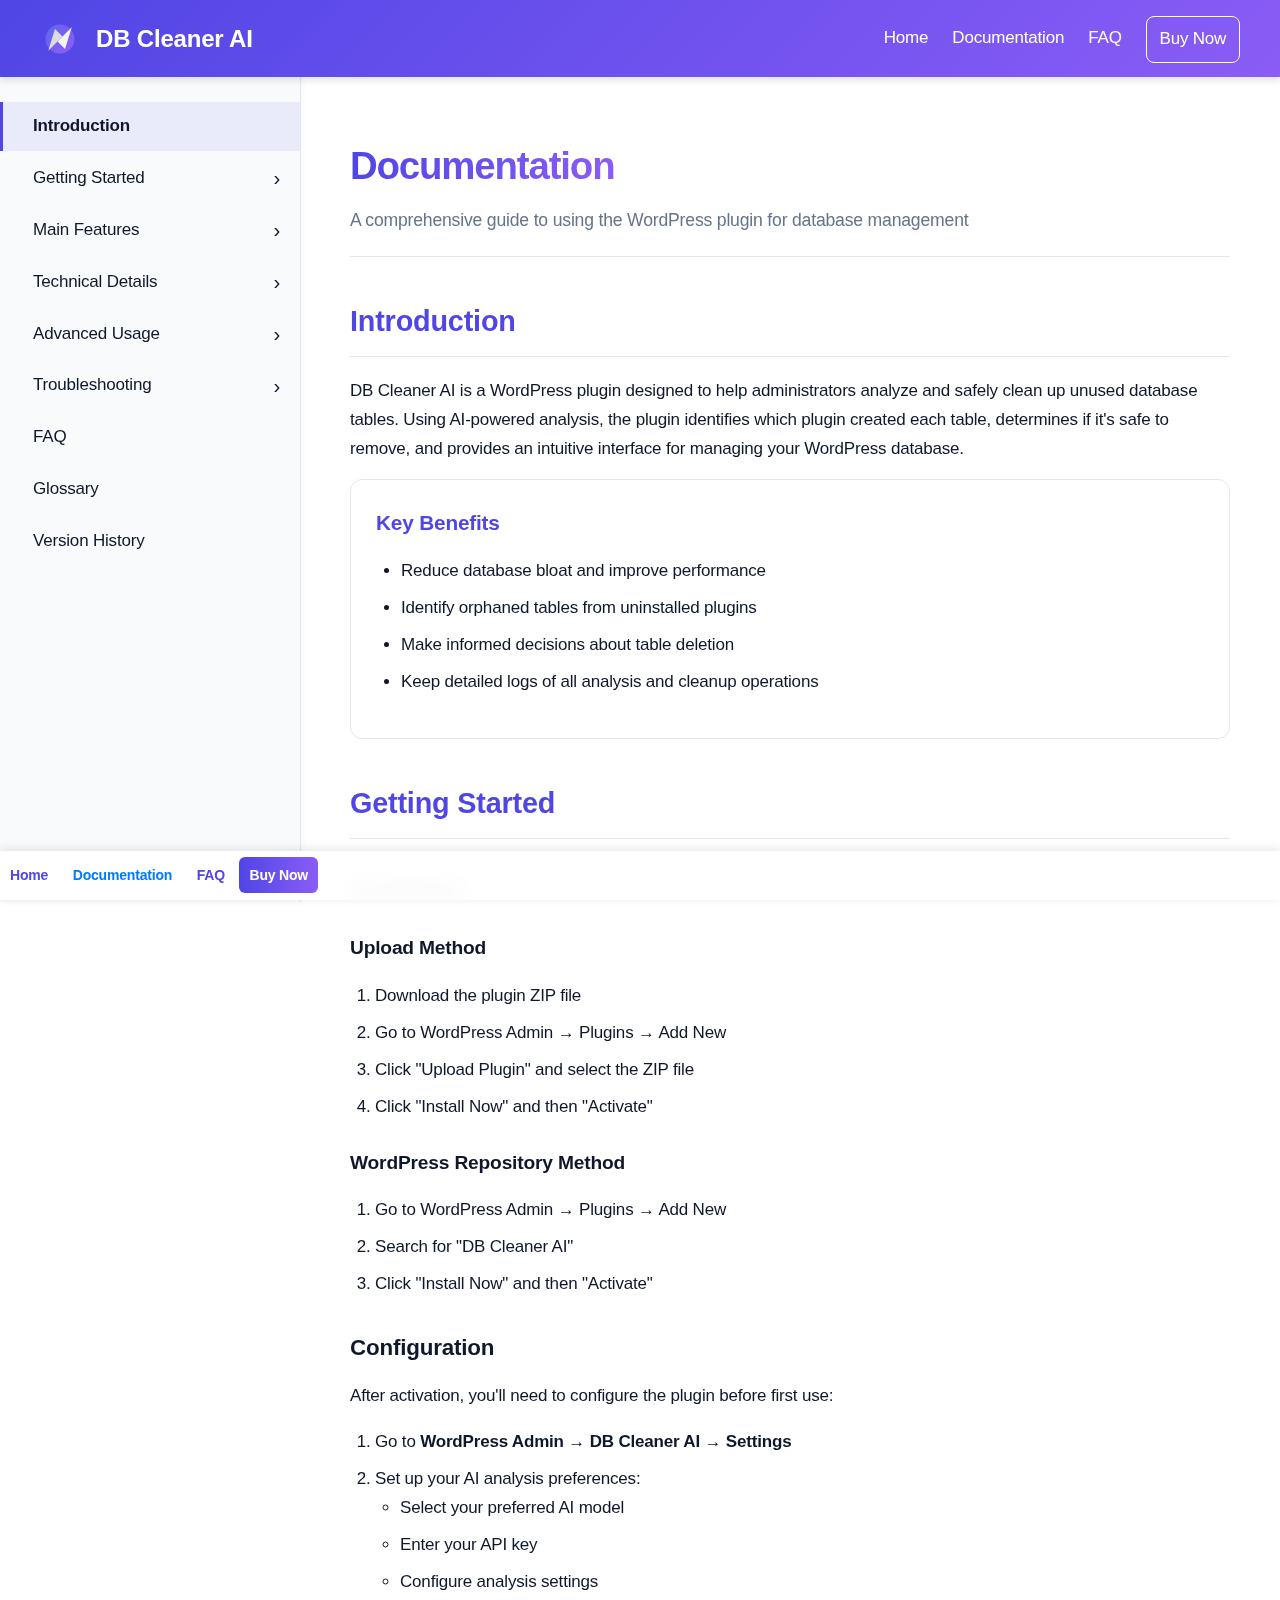
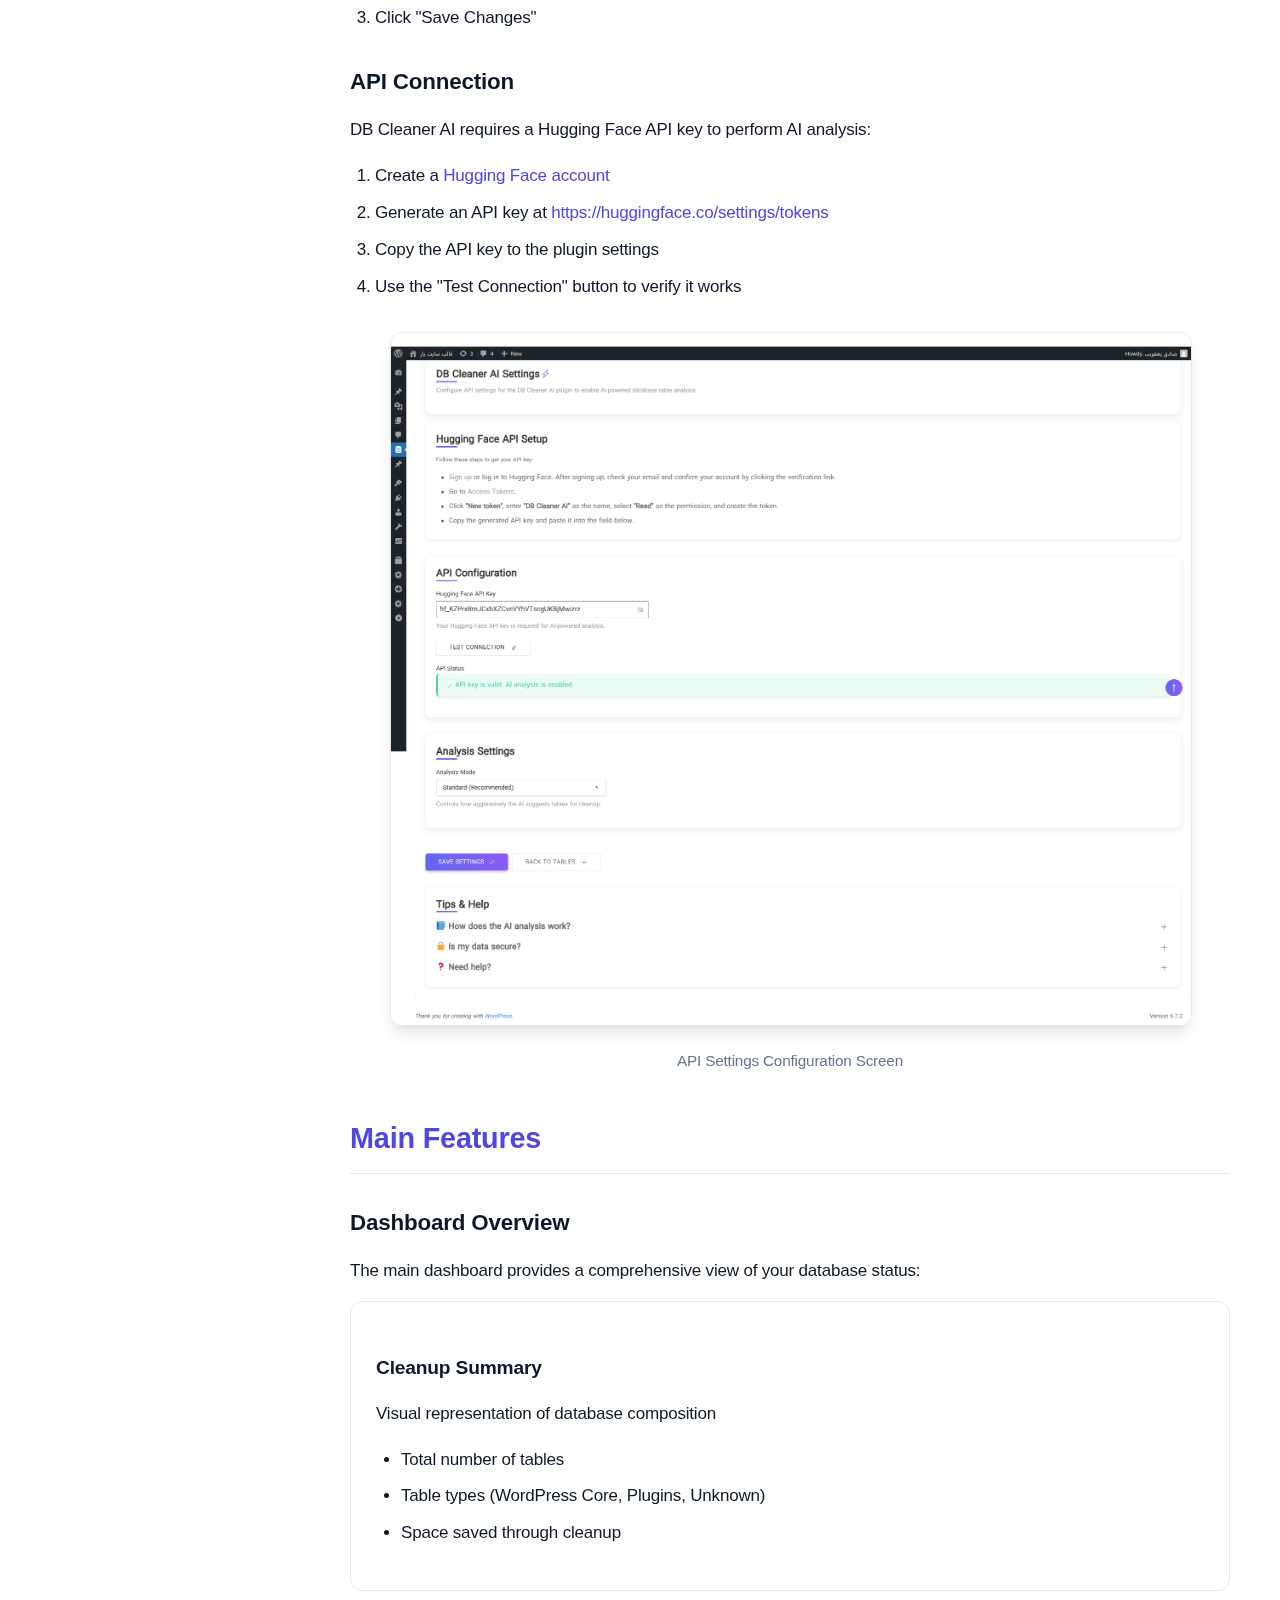
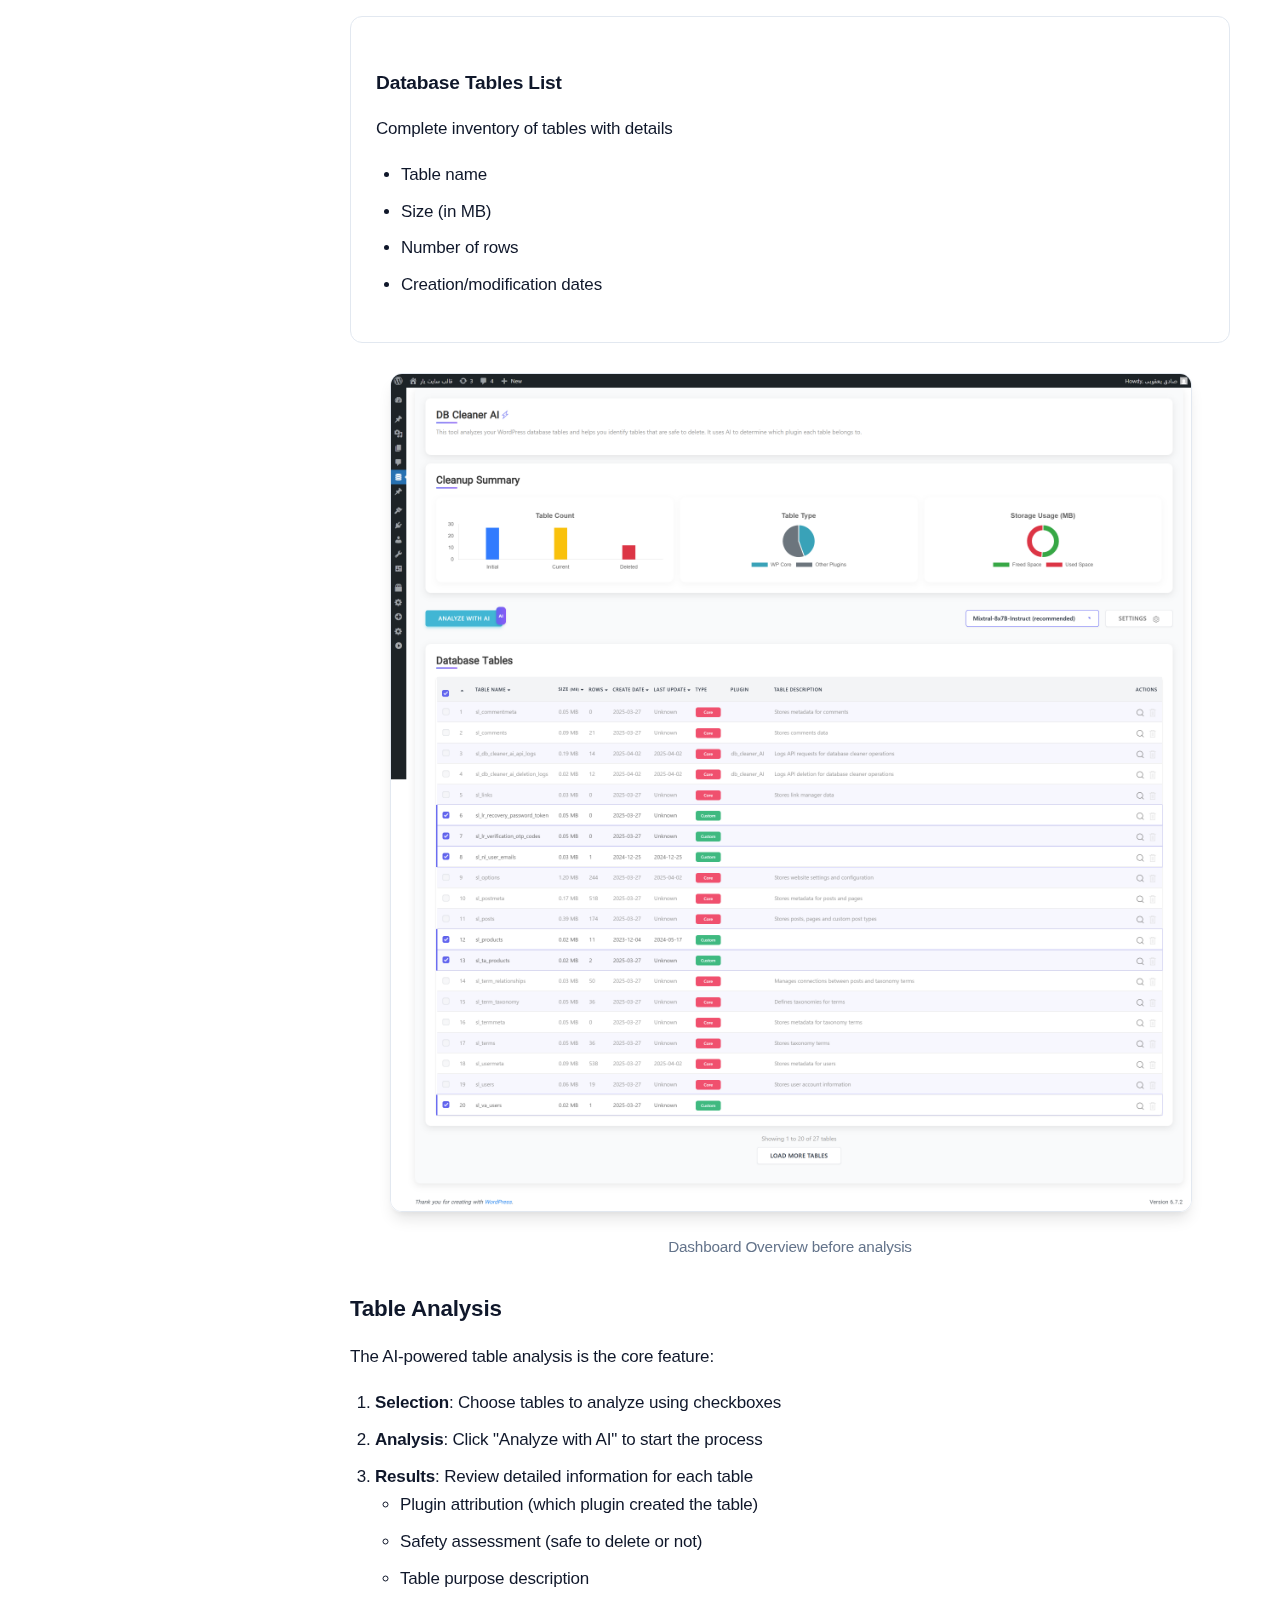
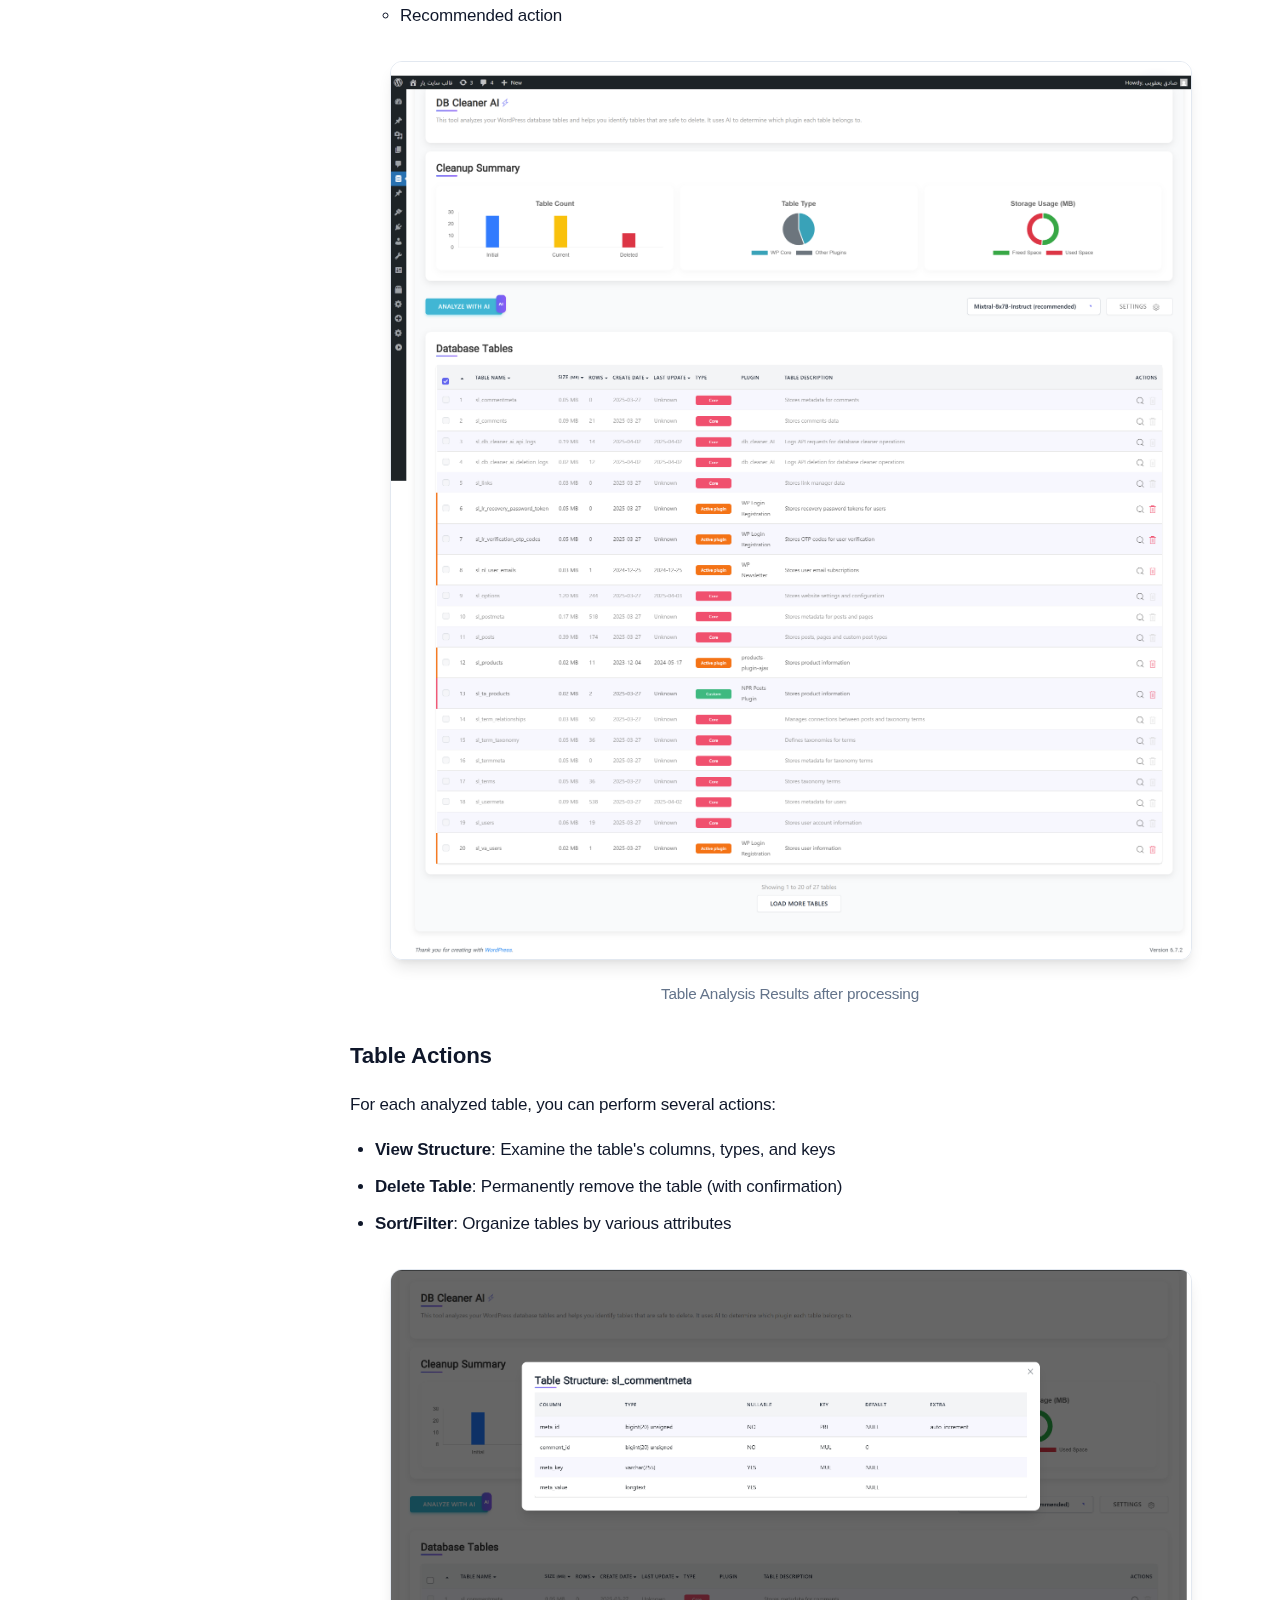
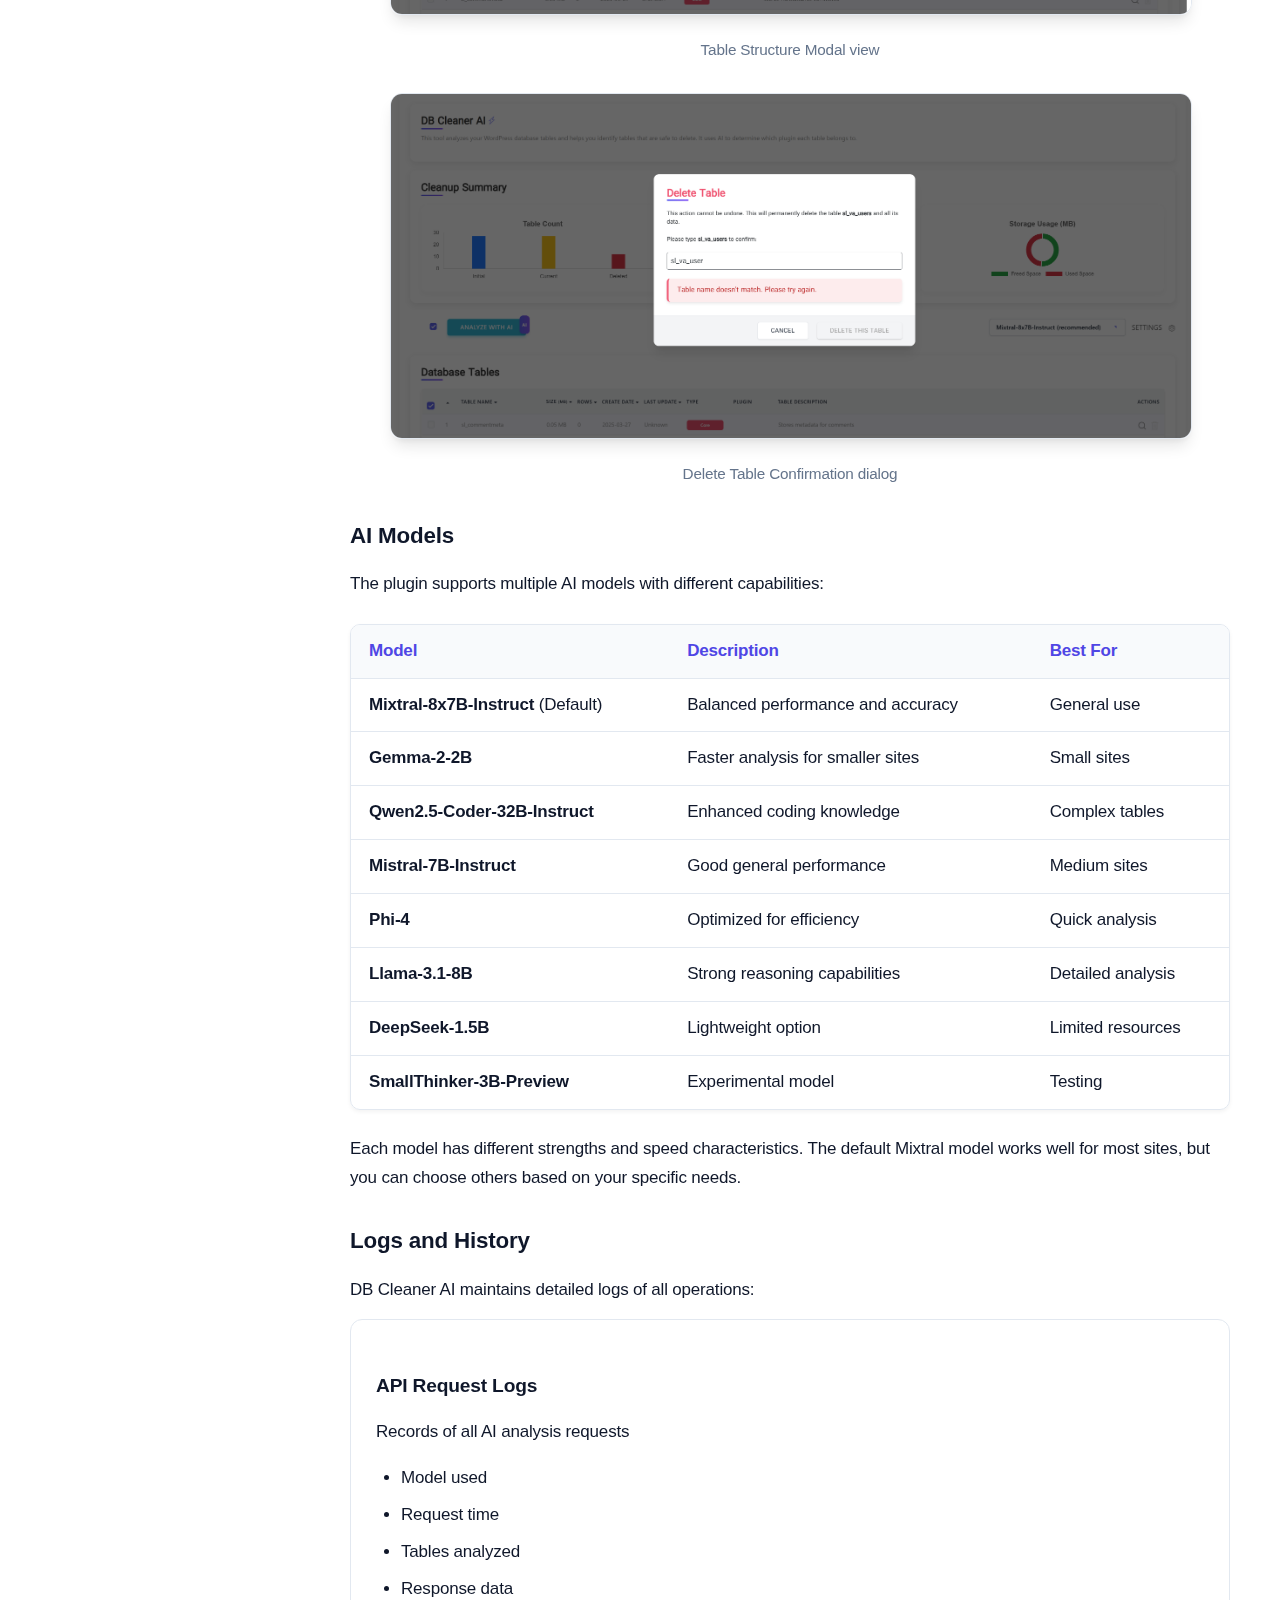
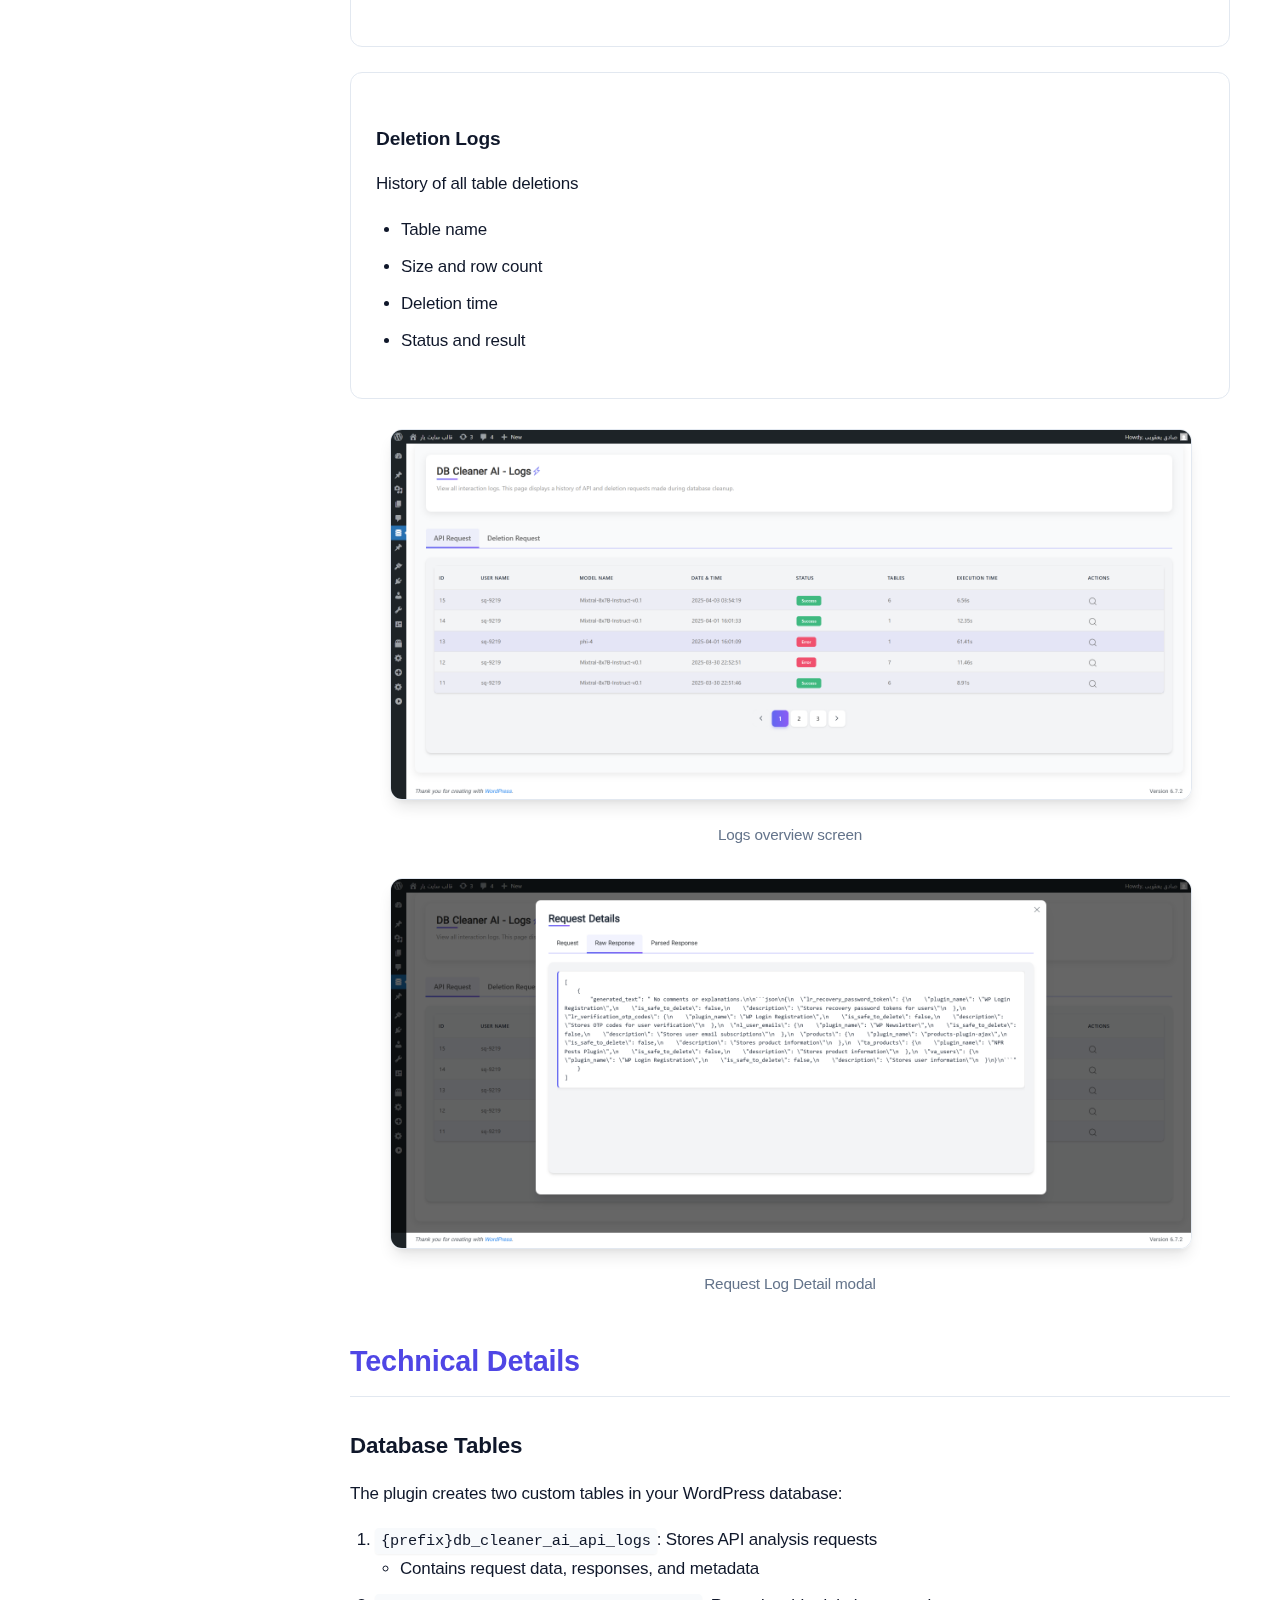
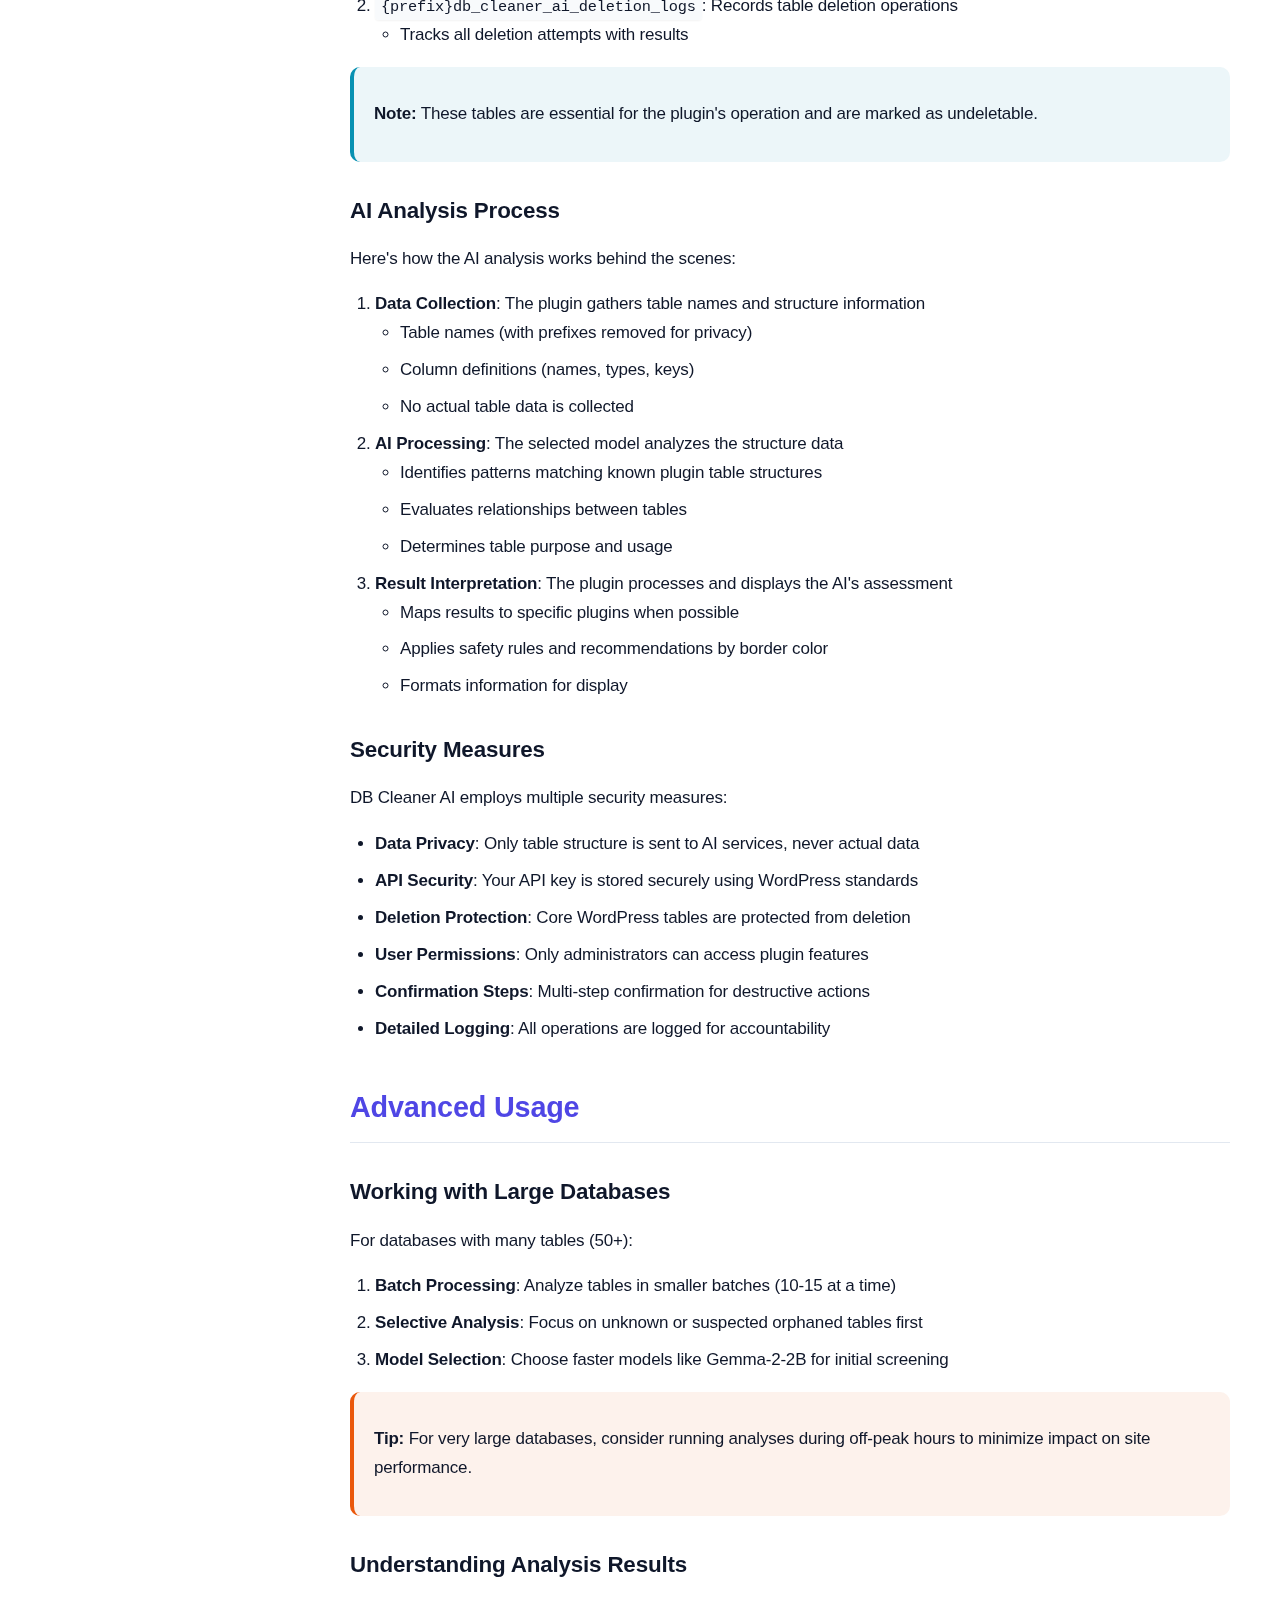
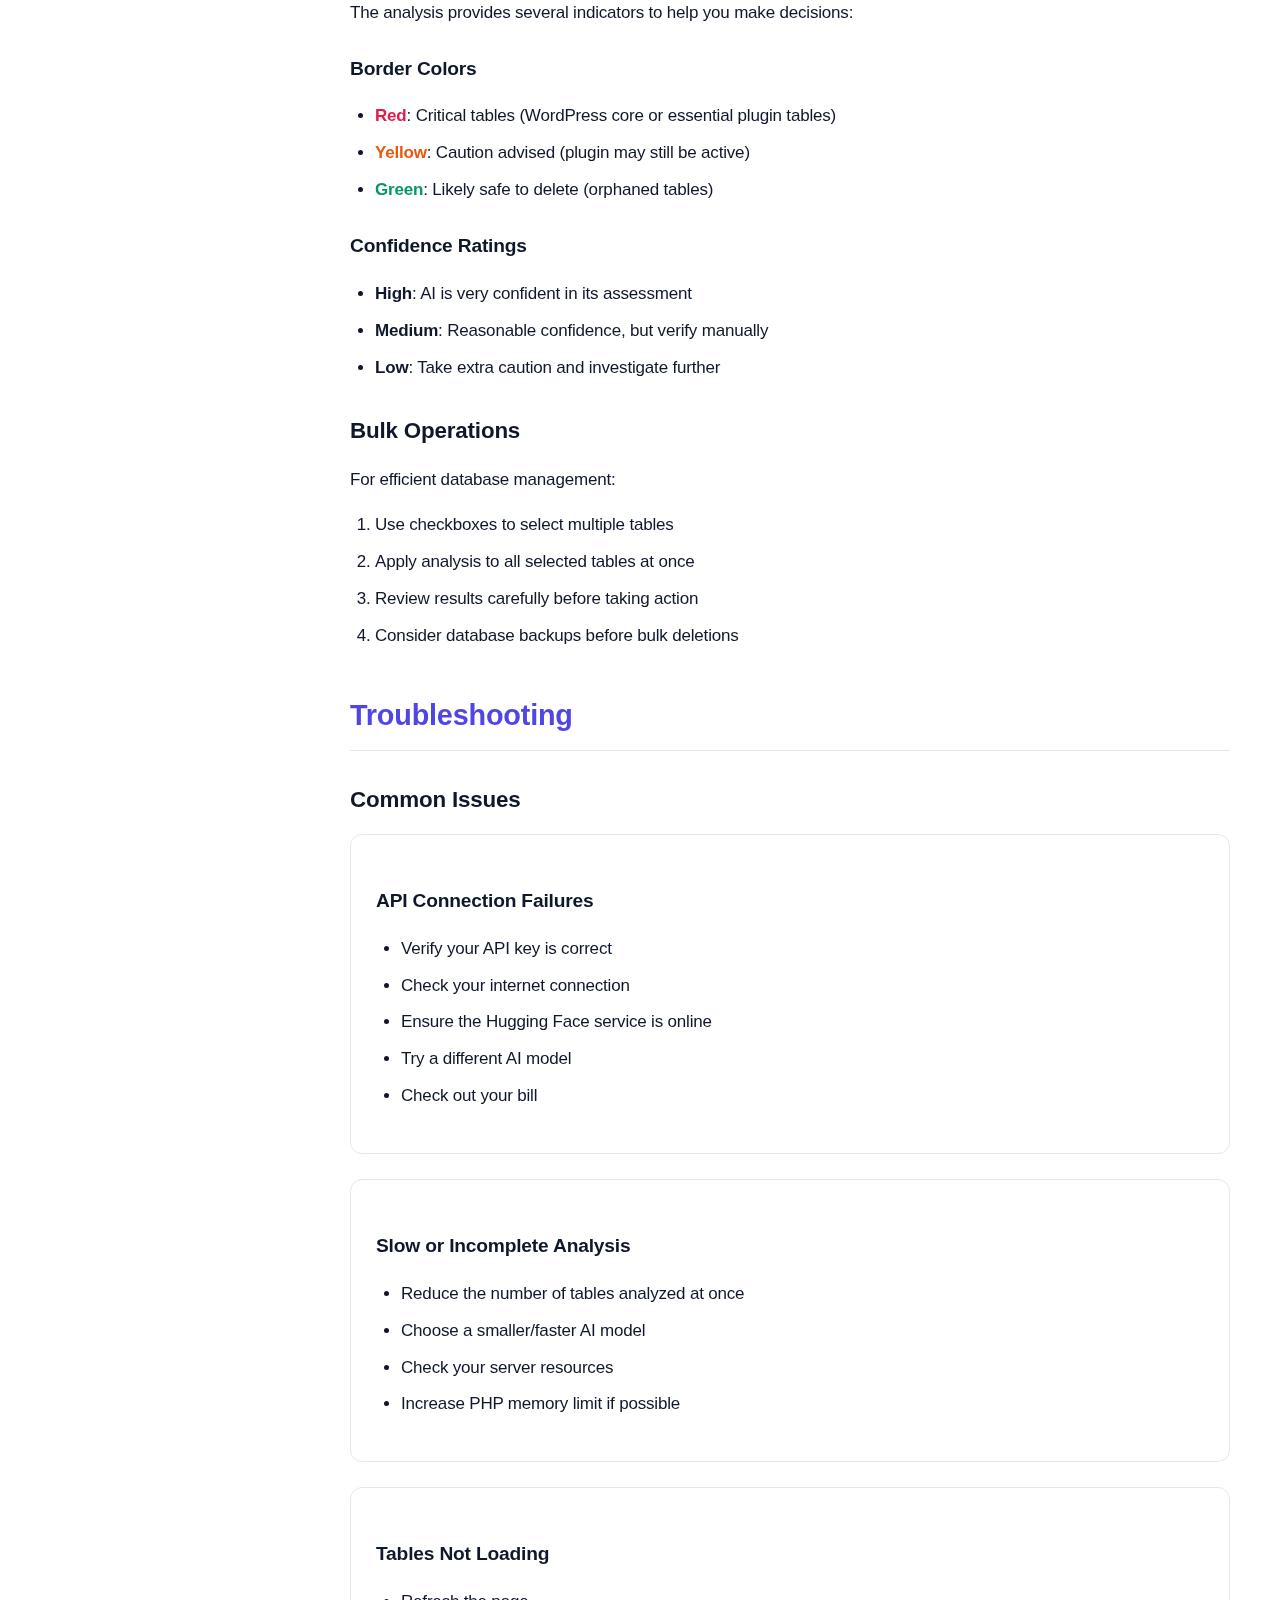
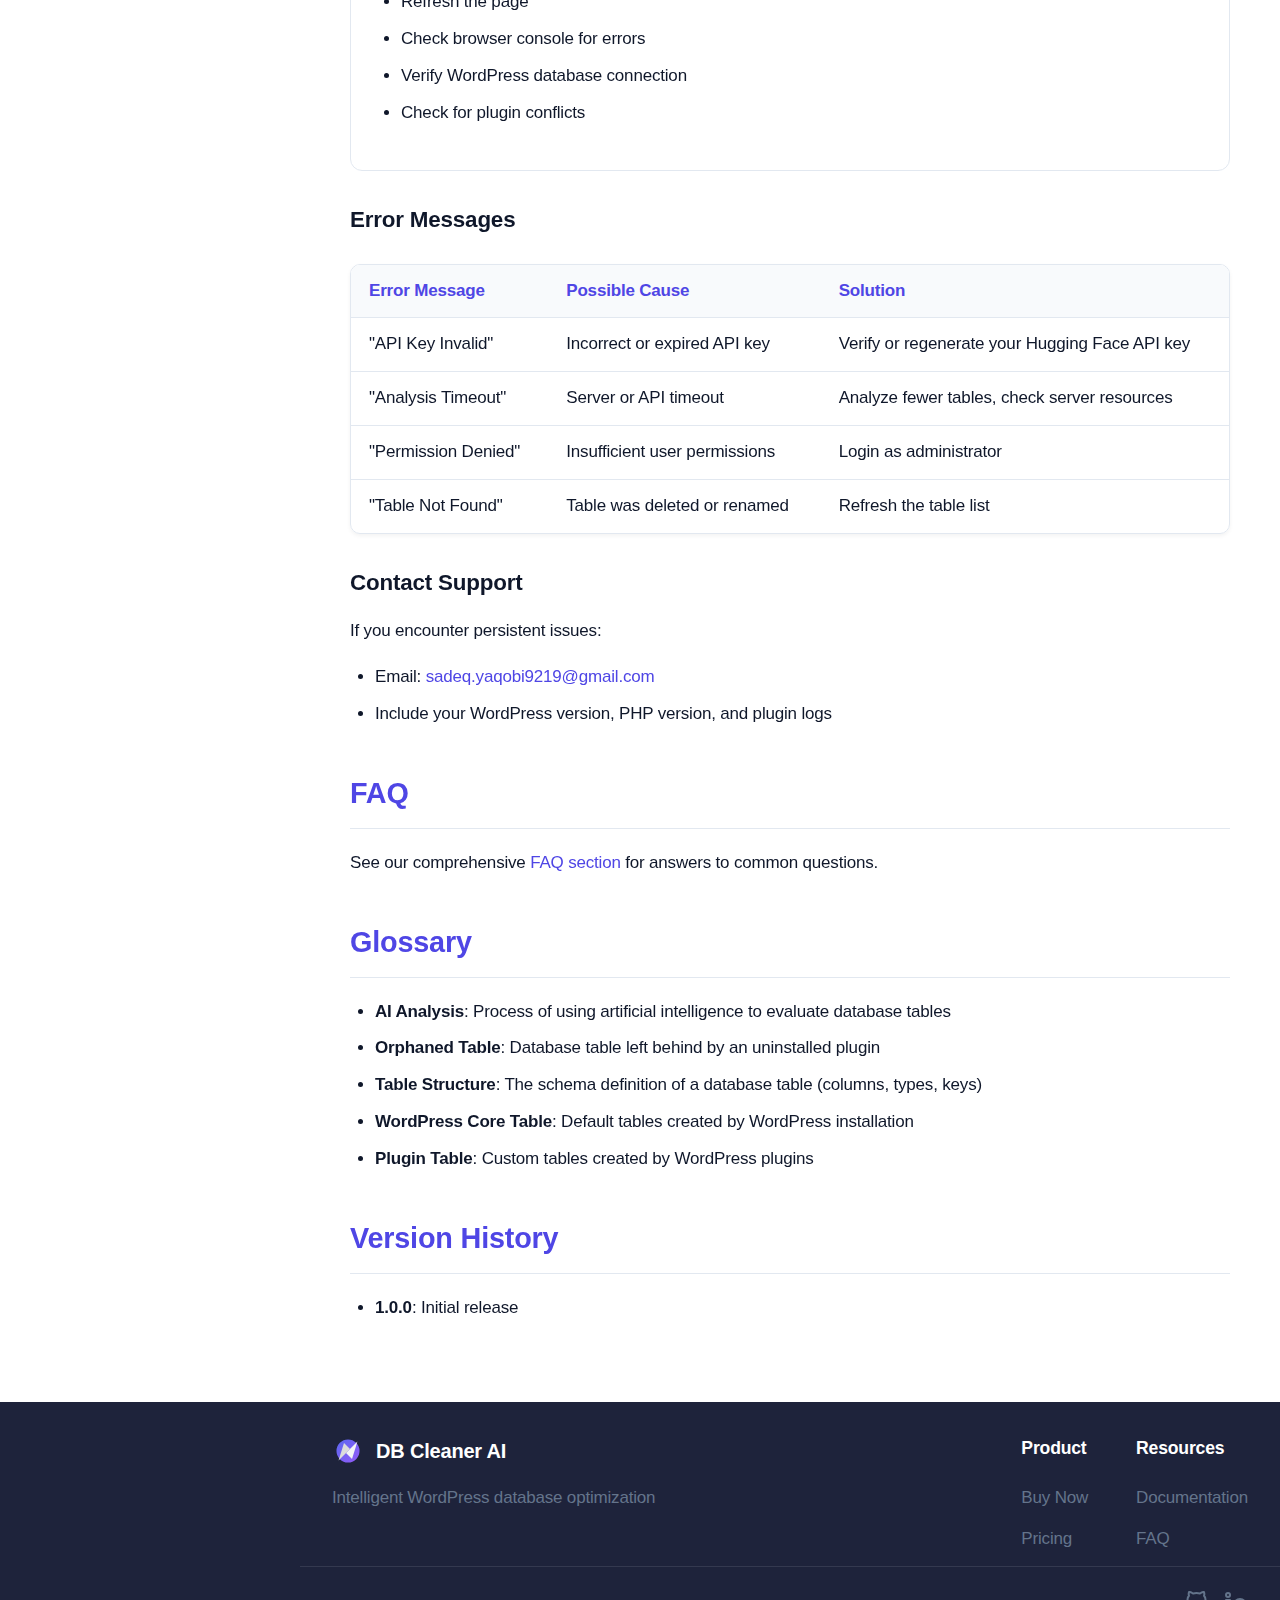
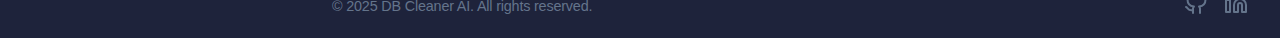
==== commit 14087609: "the faq.html and index.html were implemented" ====
--- a/documentation.html
+++ b/documentation.html
@@ -3,17 +3,26 @@
   <head>
     <meta charset="UTF-8" />
     <meta name="viewport" content="width=device-width, initial-scale=1.0" />
+    <script>
+      (function() {
+        let base = document.createElement("base");
+        base.href = window.location.hostname.includes("github.io") 
+                    ? "/db-cleaner-ai-showcase/" 
+                    : "/";
+        document.head.appendChild(base);
+      })();
+    </script>
+
     <title>DB Cleaner AI Documentation</title>
-    <!-- UIkit CSS -->
-    <link rel="stylesheet" href="./assets/css/style.css" />
     <!-- Custom styles -->
+    <link rel="stylesheet" href="assets/css/style.css" />
   </head>
   <body>
     <!-- Header Section -->
     <header class="ai-main-header">
       <div class="ai-header-container">
         <a href="index.html" class="ai-header-logo">
-          <img src="./assets/img/logo.svg" alt="DB Cleaner AI Logo" />
+          <img src="assets/img/logo.svg" alt="DB Cleaner AI Logo" />
           <span class="ai-header-logo-text">DB Cleaner AI</span>
         </a>
         <nav class="ai-header-nav">
@@ -191,7 +200,7 @@
           <div class="ai-img-container">
             <figure>
               <img
-                src="./assets/img/settings.png"
+                src="assets/img/settings.png"
                 alt="API Settings Configuration"
               />
               <figcaption>API Settings Configuration Screen</figcaption>
@@ -234,7 +243,7 @@
           <div class="ai-img-container">
             <figure>
               <img
-                src="./assets/img/before-anlysis.png"
+                src="assets/img/before-anlysis.png"
                 alt="Dashboard Overview"
               />
               <figcaption>Dashboard Overview before analysis</figcaption>
@@ -270,7 +279,7 @@
           <div class="ai-img-container">
             <figure>
               <img
-                src="./assets/img/after-anlysis.png"
+                src="assets/img/after-anlysis.png"
                 alt="Table Analysis Results"
               />
               <figcaption>Table Analysis Results after processing</figcaption>
@@ -300,7 +309,7 @@
           <div class="ai-img-container">
             <figure>
               <img
-                src="./assets/img/table-structure-modal.png"
+                src="assets/img/table-structure-modal.png"
                 alt="Table Structure Modal"
               />
               <figcaption>Table Structure Modal view</figcaption>
@@ -310,7 +319,7 @@
           <div class="ai-img-container">
             <figure>
               <img
-                src="./assets/img/delete-table-confirmation.png"
+                src="assets/img/delete-table-confirmation.png"
                 alt="Delete Confirmation"
               />
               <figcaption>Delete Table Confirmation dialog</figcaption>
@@ -411,7 +420,7 @@
 
           <div class="ai-img-container">
             <figure>
-              <img src="./assets/img/logs.png" alt="Logs View" />
+              <img src="assets/img/logs.png" alt="Logs View" />
               <figcaption>Logs overview screen</figcaption>
             </figure>
           </div>
@@ -419,7 +428,7 @@
           <div class="ai-img-container">
             <figure>
               <img
-                src="./assets/img/logs-request-modal.png"
+                src="assets/img/logs-request-modal.png"
                 alt="Request Log Detail"
               />
               <figcaption>Request Log Detail modal</figcaption>
@@ -827,12 +836,13 @@
         </div>
       </div>
     </footer>
-    <nav class="ai-header-nav-sticky ai-hidden"> 
-      <a href="/">Home</a>
-      <a href="/documentation" class="active-sticky">Documentation</a> 
-      <a href="/FAQ">FAQ</a>
+    <nav class="ai-header-nav-sticky "> 
+      <a href="index.html">Home</a>
+      <a href="documentation.html" class="active-sticky">Documentation</a> 
+      <a href="faq.html">FAQ</a>
       <a href="#" class="ai-buy-btn-sticky">Buy Now</a> 
     </nav>
+
 
     <!-- jQuery CDN (latest stable version) -->
     <script
@@ -840,6 +850,6 @@
       integrity="sha256-/JqT3SQfawRcv/BIHPThkBvs0OEvtFFmqPF/lYI/Cxo="
       crossorigin="anonymous"
     ></script>
-    <script src="./assets/js/main.js"></script>
+    <script src="assets/js/main.js"></script>
   </body>
 </html>
--- a/assets/css/style.css
+++ b/assets/css/style.css
@@ -1,3 +1,6 @@
+
+@import url("faq.css");
+
 :root {
   /* Enhanced color palette with improved contrast and cohesion */
   --ai-primary: #4f46e5; /* Deeper indigo for better contrast */
@@ -5,9 +8,7 @@
   --ai-accent: #0891b2; /* Deeper cyan for better readability */
   --ai-gradient-start: #4f46e5;
   --ai-gradient-end: #8b5cf6;
-  #FFCD00
-  #FFDA44
-  #7ed0ec
+
 
   /* More vibrant semantic colors */
   --ai-success: #059669; /* Emerald green - more accessible */
@@ -227,7 +228,7 @@
 
 pre {
   background-color: var(--ai-dark);
-  color: #f8fafc;
+  color: var(--ai-light);
   padding: 20px;
   border-radius: 10px;
   overflow-x: auto;
@@ -627,7 +628,7 @@
   color: white;
 }
 .ai-buy-btn{
-  border: 1px solid var(--ai-dark);
+  border: 1px solid white;
   border-radius: 8px;
   padding: 0.5rem 0.8rem!important;
   transition: all 0.2s ease;
@@ -987,13 +988,13 @@
 
 .ai-footer-bottom {
  margin: 0px auto 0px 300px;
-  padding-top: 1.5rem;
+  padding: 1.5rem 2rem 0 2rem;
   border-top: 1px solid rgba(255, 255, 255, 0.1);
 }
 
 .ai-footer-legal {
   max-width: 1200px;
-  padding: 0 2rem;
+  /* padding: 0 2rem; */
   display: flex;
   justify-content: space-between;
   align-items: center;
@@ -1093,3 +1094,5 @@
     border-radius: 6px;
     margin-right: 10px;
   }
+
+
